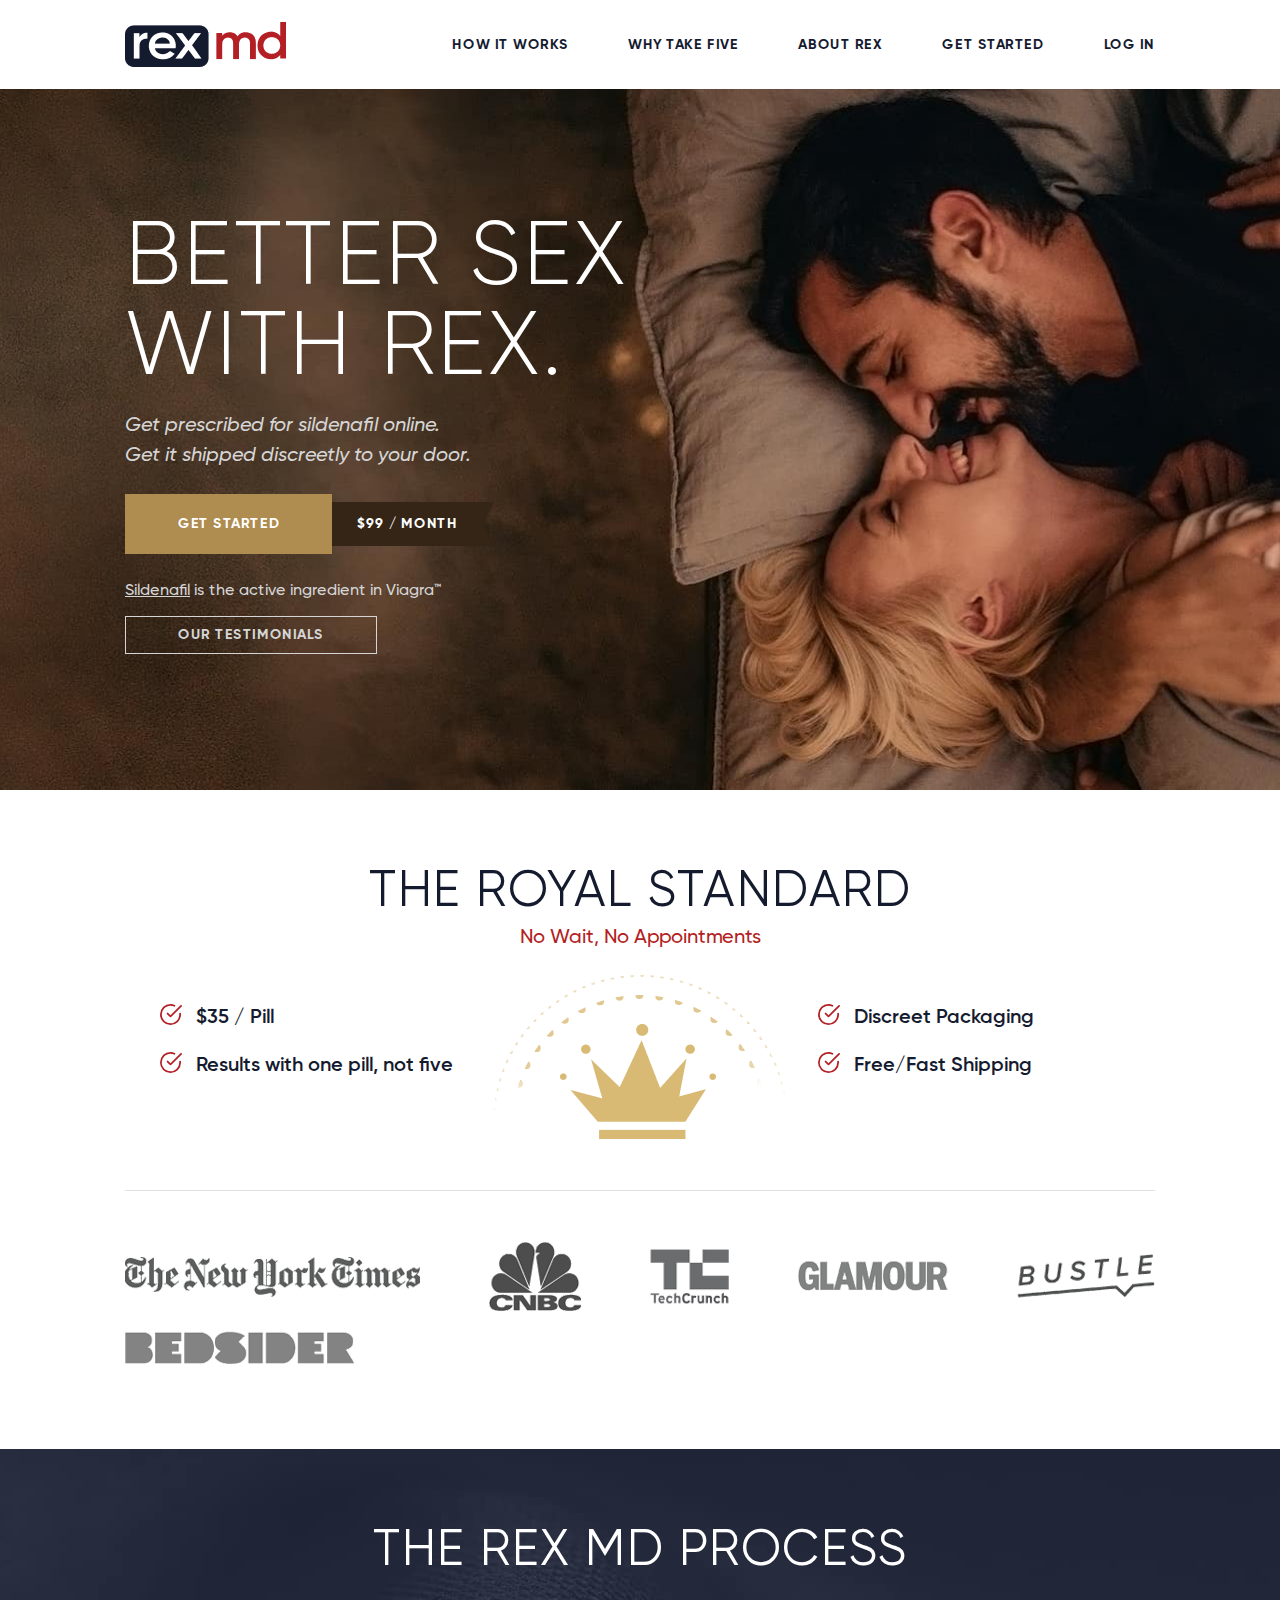
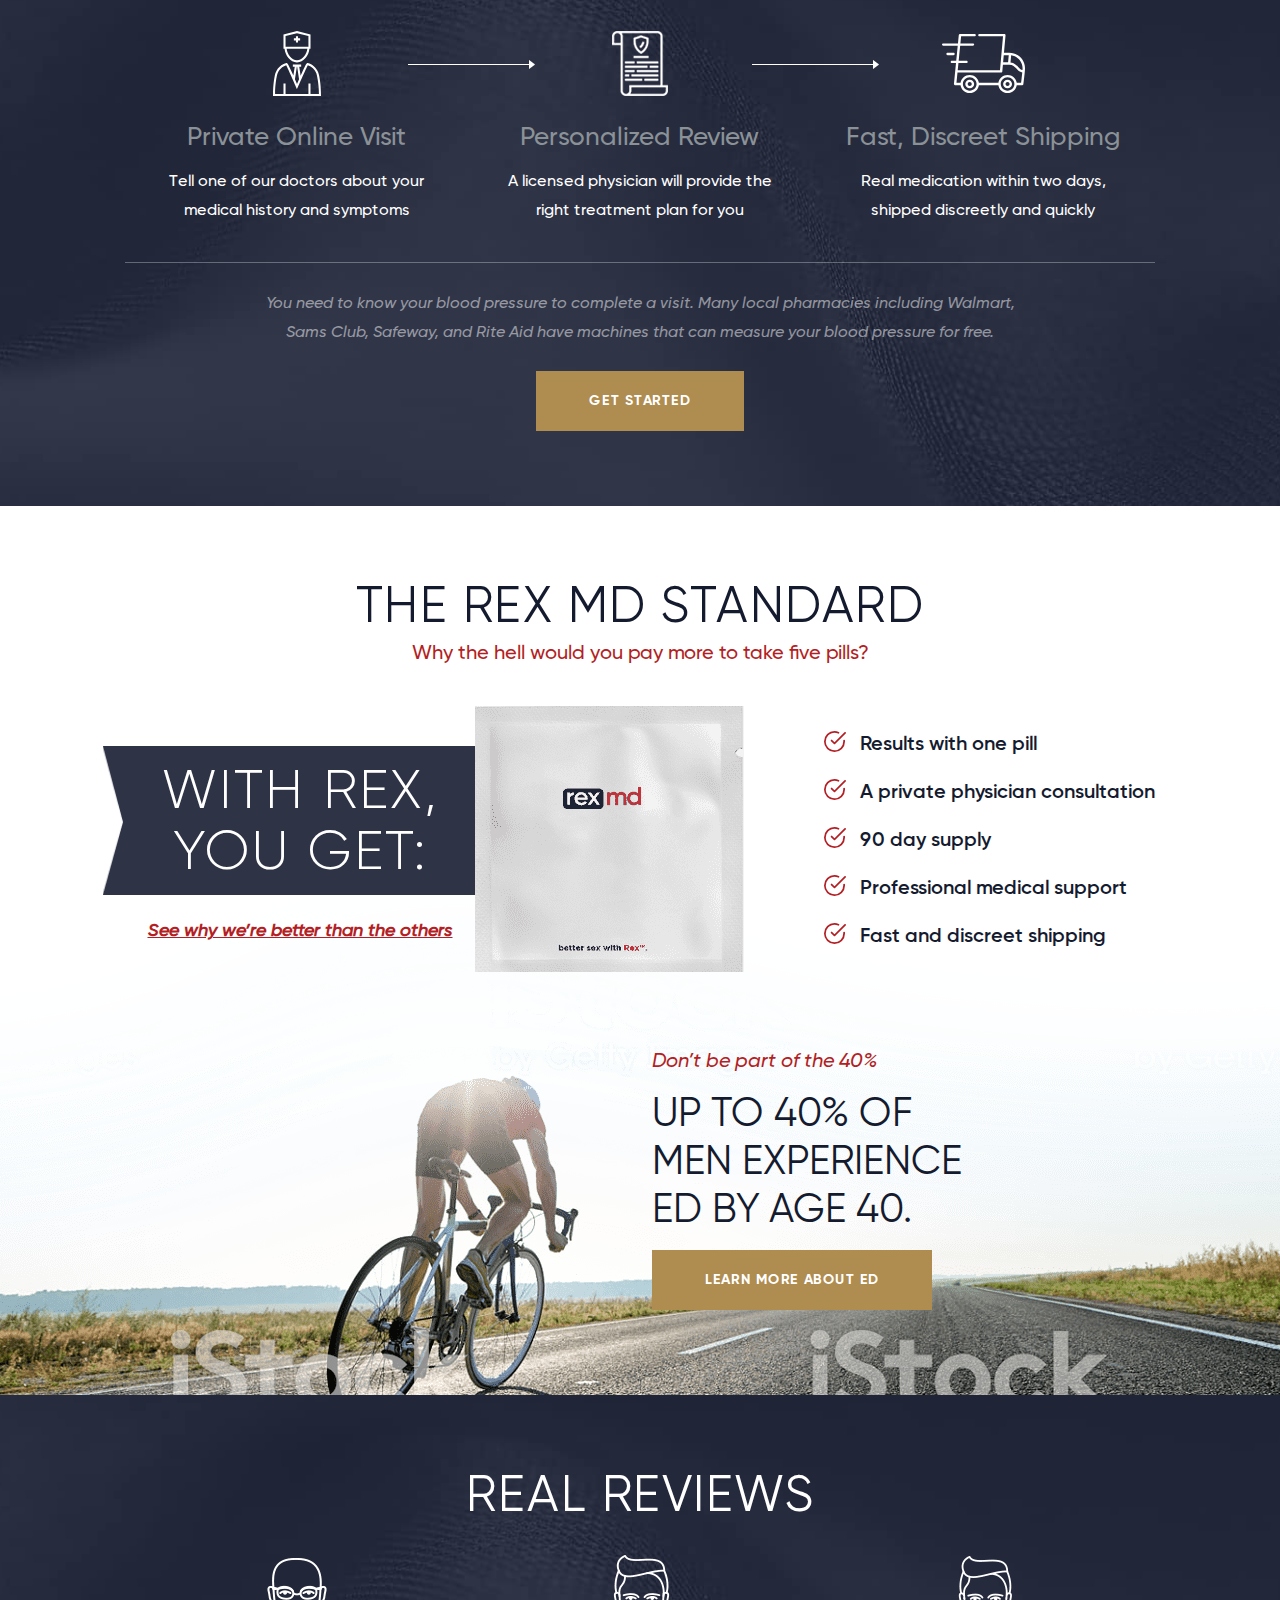
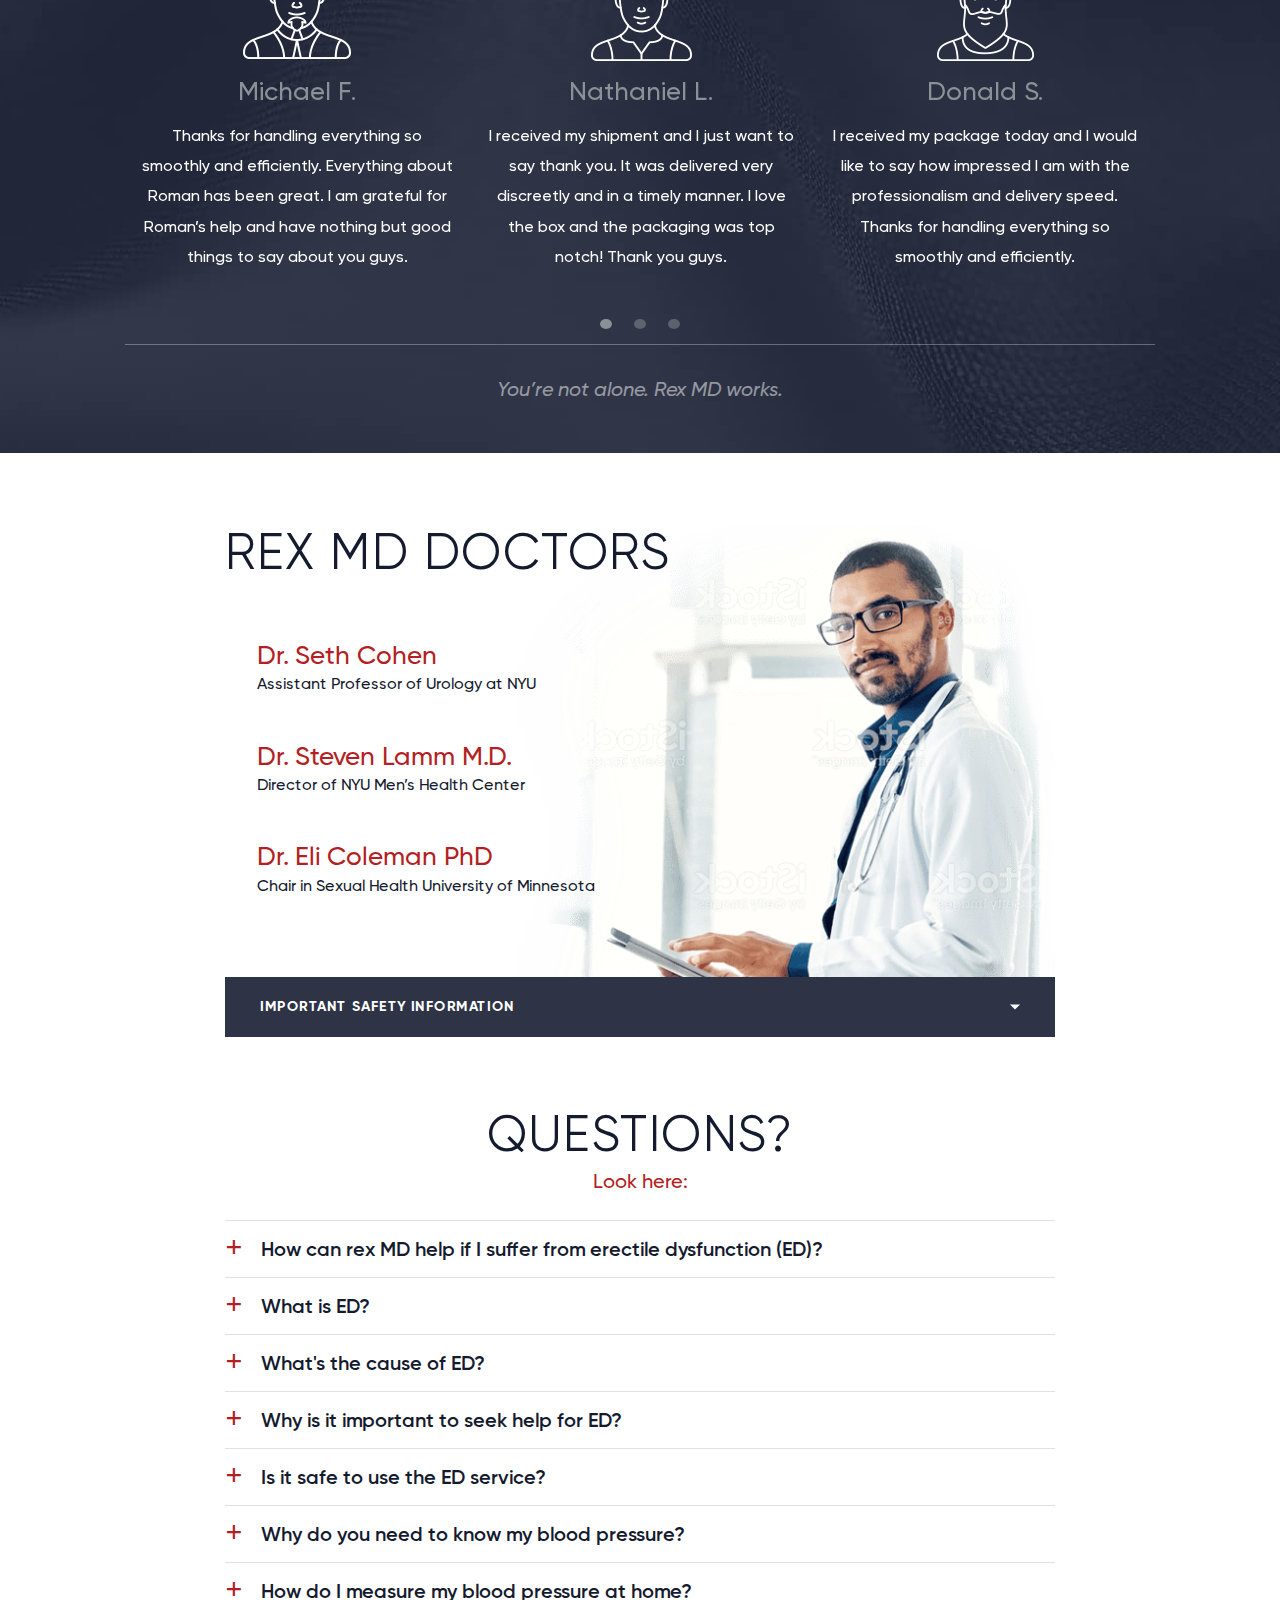
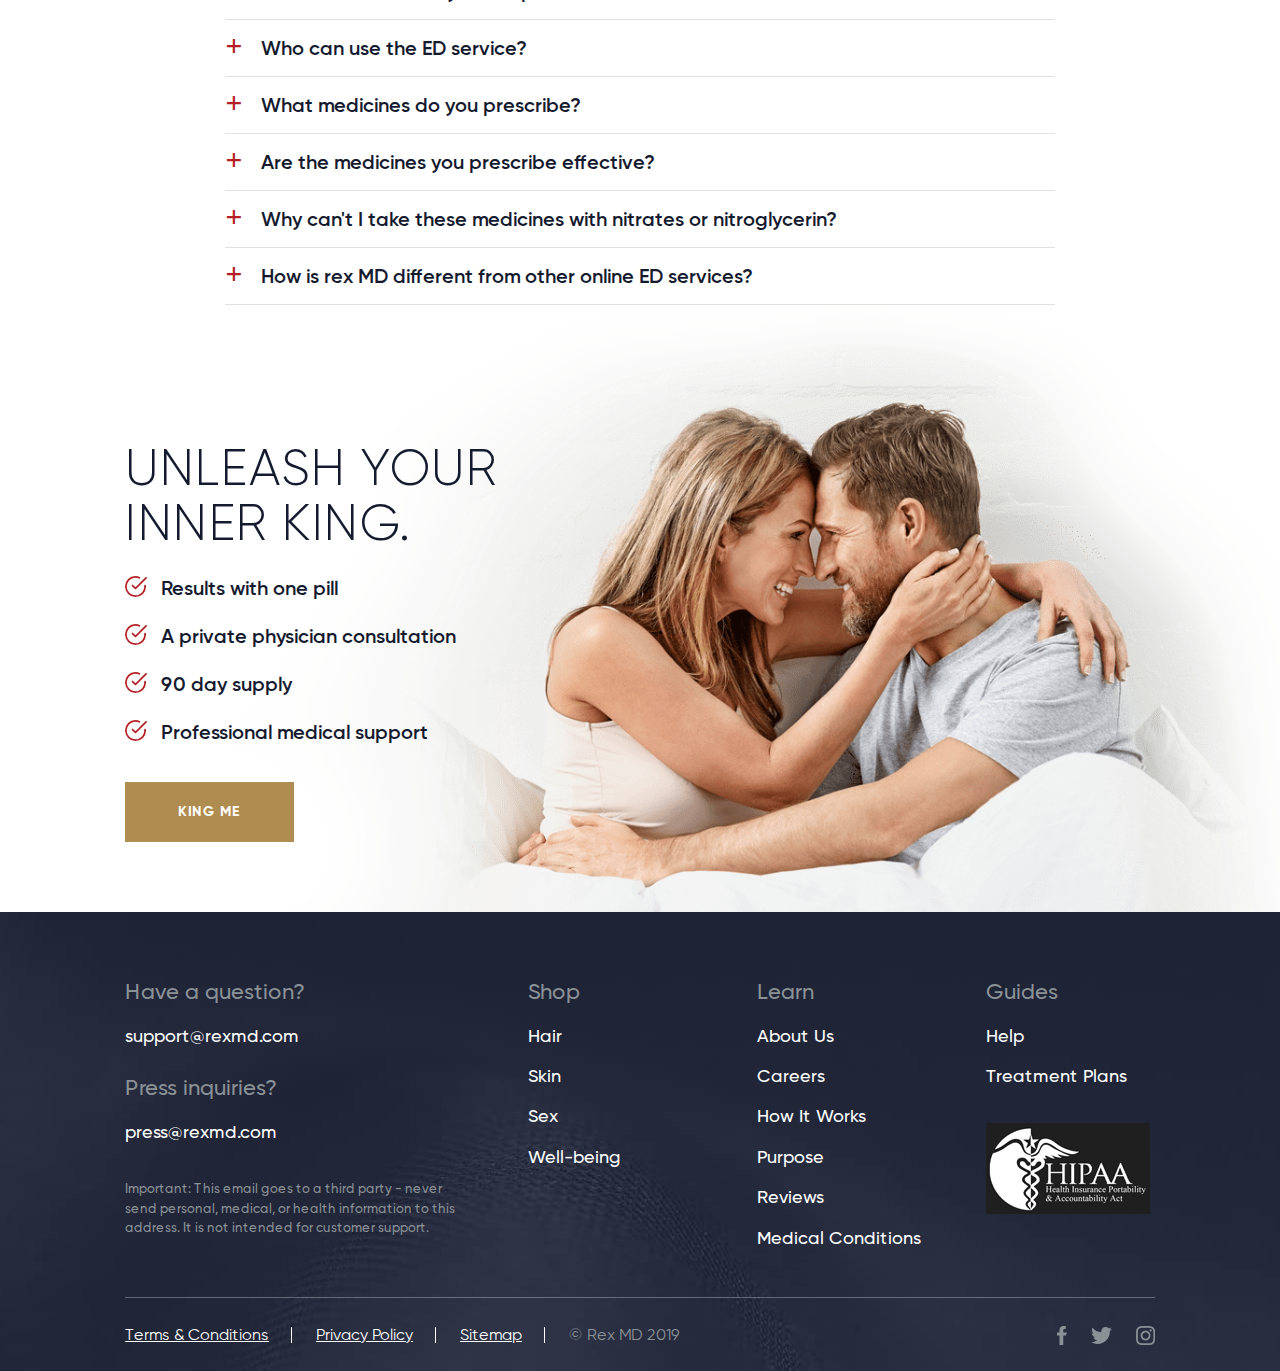
==== index.html @ 1ee85fa8 "Add files via upload" ====
<!DOCTYPE html>
<html lang="ru">
<head>
	<meta http-equiv="Content-Type" content="text/html; charset=utf-8" />
	<meta name="format-detection" content="telephone=no">
	<meta name="viewport" content="width=device-width, initial-scale=1, user-scalable=no, maximum-scale=1">
	<title>Название проекта - Главная</title>
	<link rel="stylesheet" type="text/css" href="css/slick.css?ver1.0" />
	<link rel="stylesheet" type="text/css" href="css/style.css?ver1.0" />
</head>
<body class="loaded">


<!-- BEGIN BODY -->
<div class="main-wrapper">

	<!-- BEGIN HEADER -->
	<header class="header">
		<div class="wrapper">
			<div class="logo">
				<a href="#"><img src="img/logo.png?ver1.0" alt=""></a>
			</div>
	
			<nav class="navbar">
				<button class="navbar-toggle">
					<span class="burger">
						<span></span>
						<span></span>
						<span></span>
					</span>
				</button>
				<ul class="navbar-menu">
					<li class="navbar-menu__item">
						<a href="#" class="navbar-menu__link">How It Works</a>
					</li>
					<li class="navbar-menu__item">
						<a href="#" class="navbar-menu__link">Why Take Five</a>
					</li>
					<li class="navbar-menu__item">
						<a href="#" class="navbar-menu__link">About Rex</a>
					</li>
					<li class="navbar-menu__item">
						<a href="#" class="navbar-menu__link">Get Started</a>
					</li>
					<li class="navbar-menu__item">
						<a href="#" class="navbar-menu__link">Log In</a>
					</li>
				</ul>
			</nav>
	
			<button class="navbar-toggle">
				<span class="navbar-toggle__text">MENU</span>
				<span class="burger">
					<span></span>
					<span></span>
					<span></span>
				</span>
			</button>
		</div>
	</header>
	<!-- HEADER EOF   -->

	<!-- BEGIN CONTENT -->
	<main class="main">
		<section class="page-header">
			<div class="wrapper">
				<div class="page-header__wrap">
					<h1 class="page-header__title">better Sex with Rex.</h1>
					<p class="page-header__description">Get prescribed for sildenafil online. <br>Get it shipped discreetly to your door.</p>

					<div class="get-started">
						<a href="#" class="btn">Get started</a>
						<span class="get-started__price">$99 / Month</span>
					</div>
					<p><a href="#">Sildenafil</a>  is the active ingredient in Viagra™</p>
					<a href="#" class="btn-link">our testimonials</a>
				</div>
			</div>
		</section>

		<section class="section">
			<div class="wrapper">
				<h2 class="section__title">The royal standard</h2>
				<p class="section__description">No Wait, No Appointments</p>
				<div class="listing-preview">
					
					<ul class="list-check listing-preview__list">
						<li>$35 / Pill</li>
						<li>Results with one pill, not five</li>
					</ul>
					<img src="img/crown.png" alt="" class="listing-preview__img">
					<ul class="list-check listing-preview__list">
						<li>Discreet Packaging</li>
						<li>Free/Fast Shipping</li>
					</ul>
				</div>

				<div class="logos">
					<img src="img/the-nyt.png" alt="">
					<img src="img/cnbc.png" alt="">
					<img src="img/tc.png" alt="">
					<img src="img/clamour.png" alt="">
					<img src="img/bustle.png" alt="">
					<img src="img/bedsider.png" alt="">
				</div>
			</div>
		</section>
		<section class="section section--dark">
			<div class="wrapper">
				<h2 class="section__title">The rex MD process</h2>
				<div class="process">
					<div class="process__item">
						<div class="process__img"><img src="img/doctor-icon.svg" alt=""></div>
						<h3 class="process__title">Private Online Visit</h3>
						<p>Tell one of our doctors about your  medical history and symptoms</p>
					</div>
					<div class="process__item">
						<div class="process__img"><img src="img/review-icon.png" alt=""></div>
						<h3 class="process__title">Personalized Review</h3>
						<p>A licensed physician will provide  the right treatment plan for you</p>
					</div>
					<div class="process__item">
						<div class="process__img"><img src="img/delivery-icon.svg" alt=""></div>
						<h3 class="process__title">Fast, Discreet Shipping</h3>
						<p>Real medication within two days,  shipped discreetly and quickly</p>
					</div>
				</div>

				<div class="process-started">
					<p>You need to know your blood pressure to complete a visit. Many local pharmacies including Walmart, Sams Club, Safeway, and Rite Aid have machines that can measure your blood pressure for free.</p>
					<a href="#" class="btn">Get started</a>
				</div>
			</div>
		</section>
		<section class="section section-standart" >
			<div class="wrapper">
				<h2 class="section__title">The rex MD standard</h2>
				<p class="section__description">Why the hell would you pay more to take five pills?</p>
				<div class="standart-wrap">
					<div class="product">
						<div class="product__info">
							<div class="product__title">With Rex, you get:</div>
							<a href="#" class="product__link">See why we’re better than the others</a>
						</div>
						
						<div class="product__img"><img src="img/photo.png" alt=""></div>
					</div>
					<ul class="list-check">
						<li>Results with one pill</li>
						<li>A private physician consultation</li>
						<li>90 day supply</li>
						<li>Professional medical support</li>
						<li>Fast and discreet shipping</li>
					</ul>
				</div>

				<div class="ds-part">
					<p class="ds-part__text">Don’t be part of the 40%</p>
					<h3 class="ds-part__title">Up to 40% of men experience ED by age 40.</h3>
					<a href="#" class="btn">Learn more about ED</a>
				</div>
			</div>
		</section>

		<section class="section section--dark section-reviews">
			<div class="wrapper">
				<h2 class="section__title">Real reviews</h2>

				<div class="reviews">
					<div class="reviews__item">
						<div class="reviews__img"><img src="img/michael.png" alt=""></div>
						<h3 class="reviews__title">Michael F.</h3>
						<p>Thanks for handling everything so smoothly and efficiently. Everything about Roman has been great. I am grateful for Roman’s help and have nothing but good things to say about you guys.</p>
					</div>
					<div class="reviews__item">
						<div class="reviews__img"><img src="img/nathaniel.png" alt=""></div>
						<h3 class="reviews__title">Nathaniel L.</h3>
						<p>I received my shipment and I just want to say thank you. It was delivered very discreetly and in a timely manner. I love the box and the packaging was top notch! Thank you guys.</p>
					</div>
					<div class="reviews__item">
						<div class="reviews__img"><img src="img/donald.png" alt=""></div>
						<h3 class="reviews__title">Donald S.</h3>
						<p>I received my package today and I would like to say how impressed I am with the professionalism and delivery speed. Thanks for handling everything so smoothly and efficiently. </p>
					</div>
					<div class="reviews__item">
						<div class="reviews__img"><img src="img/michael.png" alt=""></div>
						<h3 class="reviews__title">Michael F.</h3>
						<p>Thanks for handling everything so smoothly and efficiently. Everything about Roman has been great. I am grateful for Roman’s help and have nothing but good things to say about you guys.</p>
					</div>
					<div class="reviews__item">
						<div class="reviews__img"><img src="img/nathaniel.png" alt=""></div>
						<h3 class="reviews__title">Nathaniel L.</h3>
						<p>I received my shipment and I just want to say thank you. It was delivered very discreetly and in a timely manner. I love the box and the packaging was top notch! Thank you guys.</p>
					</div>
					<div class="reviews__item">
						<div class="reviews__img"><img src="img/donald.png" alt=""></div>
						<h3 class="reviews__title">Donald S.</h3>
						<p>I received my package today and I would like to say how impressed I am with the professionalism and delivery speed. Thanks for handling everything so smoothly and efficiently. </p>
					</div>
					<div class="reviews__item">
						<div class="reviews__img"><img src="img/michael.png" alt=""></div>
						<h3 class="reviews__title">Michael F.</h3>
						<p>Thanks for handling everything so smoothly and efficiently. Everything about Roman has been great. I am grateful for Roman’s help and have nothing but good things to say about you guys.</p>
					</div>
					<div class="reviews__item">
						<div class="reviews__img"><img src="img/nathaniel.png" alt=""></div>
						<h3 class="reviews__title">Nathaniel L.</h3>
						<p>I received my shipment and I just want to say thank you. It was delivered very discreetly and in a timely manner. I love the box and the packaging was top notch! Thank you guys.</p>
					</div>
					<div class="reviews__item">
						<div class="reviews__img"><img src="img/donald.png" alt=""></div>
						<h3 class="reviews__title">Donald S.</h3>
						<p>I received my package today and I would like to say how impressed I am with the professionalism and delivery speed. Thanks for handling everything so smoothly and efficiently. </p>
					</div>

				</div>
				<div class="process-started">
					<p class="size-xl mb0">You’re not alone. Rex MD works.</p>
					
				</div>
			</div>
		</section>

		<section class="section section-promo">
			<div class="wrapper">
				<div class="dc-wrap">
					<div class="doctors">
						<div class="doctors-wrap">
							<h2 class="section__title">rex MD doctors</h2>
							<ul class="doctors-list">
								<li>
									<div class="doctor-name">Dr. Seth Cohen</div>
									Assistant Professor of Urology at NYU
								</li>
								<li>
									<div class="doctor-name">Dr. Steven Lamm M.D.</div>
									Director of NYU Men’s Health Center
								</li>
								<li>
									<div class="doctor-name">Dr. Eli Coleman PhD</div>
									Chair in Sexual Health University of Minnesota
								</li>
							</ul>
						</div>
						<div class="doctors-button">Important Safety Information</div>
					</div>
					<h2 class="section__title">Questions?</h2>
					<p class="section__description">Look here:</p>

					<div class="accordion">
						<div class="accordion__head">How can rex MD help if I suffer from erectile dysfunction (ED)?</div>
						<div class="accordion__body" style="display: none;">
							<p>Lorem ipsum dolor sit amet, consectetur adipisicing elit. Laudantium, cumque exercitationem fugit rerum voluptatem dolor!</p>
						</div>
						<div class="accordion__head">What is ED?</div>
						<div class="accordion__body" style="display: none;">
							<p>Lorem ipsum dolor sit amet, consectetur adipisicing elit. Ea temporibus placeat officiis iste, sequi ex?</p>
						</div>
						<div class="accordion__head">What's the cause of ED?</div>
						<div class="accordion__body" style="display: none;">
							<p>Lorem ipsum dolor sit amet, consectetur adipisicing elit. Magni reprehenderit eum veniam eos rerum dignissimos?</p>
						</div>
						<div class="accordion__head">Why is it important to seek help for ED?</div>
						<div class="accordion__body" style="display: none;">
							<p>Lorem ipsum dolor sit amet, consectetur adipisicing elit. Repudiandae nulla dolores itaque provident, voluptatum, quia.</p>
						</div>
						<div class="accordion__head">Is it safe to use the ED service?</div>
						<div class="accordion__body" style="display: none;">
							<p>Lorem ipsum dolor sit amet, consectetur adipisicing elit. Facere ea odio maxime possimus velit? Vel!</p>
						</div>
						<div class="accordion__head">Why do you need to know my blood pressure?</div>
						<div class="accordion__body" style="display: none;">
							<p>Lorem ipsum dolor sit amet, consectetur adipisicing elit. Cum repellendus ratione laboriosam minus, ad sint.</p>
						</div>
						<div class="accordion__head">How do I measure my blood pressure at home?</div>
						<div class="accordion__body" style="display: none;">
							<p>Lorem ipsum dolor sit amet, consectetur adipisicing elit. Quae, nisi et animi eius dolorem alias.</p>
						</div>
						<div class="accordion__head">Who can use the ED service?</div>
						<div class="accordion__body" style="display: none;">
							<p>Lorem ipsum dolor sit amet, consectetur adipisicing elit. Numquam perferendis qui accusamus blanditiis. Soluta, eius.</p>
						</div>
						<div class="accordion__head">What medicines do you prescribe?</div>
						<div class="accordion__body" style="display: none;">
							<p>Lorem ipsum dolor sit amet, consectetur adipisicing elit. Dicta, tenetur odit deleniti beatae, in adipisci.</p>
						</div>
						<div class="accordion__head">Are the medicines you prescribe effective?</div>
						<div class="accordion__body" style="display: none;">
							<p>Lorem ipsum dolor sit amet, consectetur adipisicing elit. Iste illum suscipit, error odio eius doloribus.</p>
						</div>
						<div class="accordion__head">Why can't I take these medicines with nitrates or nitroglycerin?</div>
						<div class="accordion__body" style="display: none;">
							<p>Lorem ipsum dolor sit amet, consectetur adipisicing elit. Laudantium vero, esse architecto dolore obcaecati aut.</p>
						</div>
						<div class="accordion__head">How is rex MD different from other online ED services?</div>
						<div class="accordion__body" style="display: none;">
							<p>Lorem ipsum dolor sit amet, consectetur adipisicing elit. Excepturi iure delectus doloremque porro. Laborum, quis.</p>
						</div>

					</div>
				</div>

				<div class="promo">
					<div class="promo__wrap">
						<h2 class="section__title">Unleash your inner king.</h2>
						<ul class="list-check">
							<li>Results with one pill</li>
							<li>A private physician consultation</li>
							<li>90 day supply</li>
							<li>Professional medical support</li>
						</ul>
						<a href="#" class="btn">King me</a>
					</div>
				</div>
			</div>
		</section>




	</main>
	<!-- CONTENT EOF   -->


	<!-- BEGIN FOOTER -->
	<footer class="footer ">
		<div class="wrapper">
			<div class="footer__row">
				<div class="footer__col">
					<div class="footer__title">Have a question?</div>
					<p class="mb25"><a href="#" class="footer__link">support@rexmd.com</a></p>
	
					<div class="footer__title">Press inquiries?</div>
					<p><a href="#" class="footer__link">press@rexmd.com</a></p>
	
					<p class="footer__text mt35">Important: This email goes to a third party - never send personal, medical, or health information to this address. It is not intended for customer support.</p>
				</div>
				<div class="footer__col">
					<div class="footer__title">Shop</div>
					<ul class="footer-menu">
						<li class="footer-menu__item">
							<a href="#" class="footer-menu__link">Hair</a>
						</li>
						<li class="footer-menu__item">
							<a href="#" class="footer-menu__link">Skin</a>
						</li>
						<li class="footer-menu__item">
							<a href="#" class="footer-menu__link">Sex</a>
						</li>
						<li class="footer-menu__item">
							<a href="#" class="footer-menu__link">Well-being</a>
						</li>
					</ul>
				</div>
				<div class="footer__col">
					<div class="footer__title">Learn</div>
					<ul class="footer-menu">
						<li class="footer-menu__item">
							<a href="#" class="footer-menu__link">About Us</a>
						</li>
						<li class="footer-menu__item">
							<a href="#" class="footer-menu__link">Careers</a>
						</li>
						<li class="footer-menu__item">
							<a href="#" class="footer-menu__link">How It Works</a>
						</li>
						<li class="footer-menu__item">
							<a href="#" class="footer-menu__link">Purpose</a>
						</li>
						<li class="footer-menu__item">
							<a href="#" class="footer-menu__link">Reviews</a>
						</li>
						<li class="footer-menu__item">
							<a href="#" class="footer-menu__link">Medical Conditions</a>
						</li>
					</ul>
				</div>
				<div class="footer__col">
					<div class="footer__title">Guides</div>
					<ul class="footer-menu">
						<li class="footer-menu__item">
							<a href="#" class="footer-menu__link">Help</a>
						</li>
						<li class="footer-menu__item">
							<a href="#" class="footer-menu__link">Treatment Plans</a>
						</li>
					</ul>
					<div class="footer-logo mt35"><img src="img/logo-hipa.png" alt=""></div>
				</div>
			</div>
		</div>
		<div class="footer-bottom">
			<div class="wrapper">
				<div class="footer-bottom__row">
					<ul class="footer-menu-horizontal">
						<li>
							<a href="#">Terms & Conditions</a>
						</li>
						<li>
							<a href="#">Privacy Policy</a>
						</li>
						<li>
							<a href="#">Sitemap</a>
						</li>
						<li>
							<p class="copyright">&copy; Rex MD 2019</p>
						</li>
					</ul>
	
					<ul class="social">
						<li class="social__item">
							<a href="#" class="social__link"><img src="img/facebook.svg" alt=""></a>
						</li>
						<li class="social__item">
							<a href="#" class="social__link"><img src="img/twitter.svg" alt=""></a>
						</li>
						<li class="social__item">
							<a href="#" class="social__link"><img src="img/instagram.png" alt=""></a>
						</li>
					</ul>
				</div>
			</div>
		</div>
	</footer>
	<!-- FOOTER EOF   -->

</div>
<!-- BODY EOF   -->


<div class="icon-load">
	<div class="ball a"></div>
	<div class="ball b"></div>
	<div class="ball c"></div>
</div>
<script src="js/jquery-3.2.1.min.js"></script>
<script src="js/slick.min.js?ver1.0"></script>
<script src="js/custom.js?ver1.0"></script>

</body>
</html>
---- css/style.css ----
/*
 *  Author:    Pit Orel
 *  Portfolio: https://www.behance.net/orel-1993412d
 *  Github:    https://github.com/pit6262
 *  Skype:     hostings1
 *
 */
/* NORMALIZE */
/* ================================================ */
html, body, div, span, applet, main, object, iframe, h1, h2, h3, h4, h5, h6, p, blockquote, pre, a, abbr, acronym, address, big, cite, code, del, dfn, em, img, ins, kbd, q, s, samp, small, strike, strong, sub, sup, tt, var, b, u, i, center, dl, dt, dd, ol, ul, li, fieldset, form, label, legend, table, caption, tbody, tfoot, thead, tr, th, td, article, aside, canvas, details, embed, figure, figcaption, footer, header, hgroup, menu, nav, output, ruby, section, summary, time, mark, audio, video {
  margin: 0;
  padding: 0;
  border: 0;
  font-size: 100%; }

/* HTML5 display-role reset for older browsers*/
article, aside, details, main, figcaption, figure, footer, header, hgroup, menu, nav, section {
  display: block; }

body {
  margin: 0px;
  padding: 0px;
  position: relative;
  -webkit-font-smoothing: antialiased;
  -moz-osx-font-smoothing: grayscale; }

blockquote, q {
  quotes: none; }

blockquote:before, blockquote:after {
  content: '';
  content: none; }

q:before, q:after {
  content: '';
  content: none; }

table {
  border-collapse: collapse;
  border-width: 0px;
  padding: 0px;
  margin: 0px; }

html {
  height: 100%;
  -webkit-text-size-adjust: none;
  -ms-text-size-adjust: none; }

input, textarea {
  color: #333;
  outline: none;
  border-radius: 0;
  -moz-border-radius: 0;
  -webkit-border-radius: 0;
  -webkit-appearance: none; }

input[type="button"], input[type="submit"] {
  cursor: pointer;
  -webkit-appearance: none;
  outline: none; }

button {
  cursor: pointer;
  -webkit-appearance: none;
  outline: none; }

td, form {
  margin: 0px;
  padding: 0px; }

a {
  color: inherit;
  font-family: inherit;
  -webkit-transition: all 0.3s linear;
  transition: all 0.3s linear;
  text-decoration: none;
  outline: none;
  -webkit-tap-highlight-color: rgba(0, 0, 0, 0);
  -webkit-tap-highlight-color: rgba(0, 0, 0, 0); }

* {
  box-sizing: border-box; }
  *:before, *:after {
    box-sizing: border-box; }

@font-face {
  font-family: "Gilroy";
  src: url("../fonts/Gilroy-Light.eot");
  src: url("../fonts/Gilroy-Light.eot?#iefix") format("embedded-opentype"), url("../fonts/Gilroy-Light.woff2") format("woff2"), url("../fonts/Gilroy-Light.woff?ver1.0") format("woff"), url("../fonts/Gilroy-Light.ttf") format("truetype"), url("../fonts/Gilroy-Light.svg#Gilroy-Light") format("svg");
  font-style: normal;
  font-weight: 300; }

@font-face {
  font-family: "Gilroy";
  src: url("../fonts/Gilroy-Regular.eot");
  src: url("../fonts/Gilroy-Regular.eot?#iefix") format("embedded-opentype"), url("../fonts/Gilroy-Regular.woff2") format("woff2"), url("../fonts/Gilroy-Regular.woff?ver1.0") format("woff"), url("../fonts/Gilroy-Regular.ttf") format("truetype"), url("../fonts/Gilroy-Regular.svg#Gilroy-Regular") format("svg");
  font-style: normal;
  font-weight: 400; }

@font-face {
  font-family: "Gilroy";
  src: url("../fonts/Gilroy-Medium.eot");
  src: url("../fonts/Gilroy-Medium.eot?#iefix") format("embedded-opentype"), url("../fonts/Gilroy-Medium.woff2") format("woff2"), url("../fonts/Gilroy-Medium.woff?ver1.0") format("woff"), url("../fonts/Gilroy-Medium.ttf") format("truetype"), url("../fonts/Gilroy-Medium.svg#Gilroy-Medium") format("svg");
  font-style: normal;
  font-weight: 500; }

@font-face {
  font-family: "Gilroy";
  src: url("../fonts/Gilroy-MediumItalic.eot");
  src: url("../fonts/Gilroy-MediumItalic.eot?#iefix") format("embedded-opentype"), url("../fonts/Gilroy-MediumItalic.woff2") format("woff2"), url("../fonts/Gilroy-MediumItalic.woff?ver1.0") format("woff"), url("../fonts/Gilroy-MediumItalic.ttf") format("truetype"), url("../fonts/Gilroy-MediumItalic.svg#Gilroy-MediumItalic") format("svg");
  font-style: italic;
  font-weight: 500; }

@font-face {
  font-family: "Gilroy";
  src: url("../fonts/Gilroy-SemiBold.eot");
  src: url("../fonts/Gilroy-SemiBold.eot?#iefix") format("embedded-opentype"), url("../fonts/Gilroy-SemiBold.woff2") format("woff2"), url("../fonts/Gilroy-SemiBold.woff?ver1.0") format("woff"), url("../fonts/Gilroy-SemiBold.ttf") format("truetype"), url("../fonts/Gilroy-SemiBold.svg#Gilroy-SemiBold") format("svg");
  font-style: normal;
  font-weight: 600; }

@font-face {
  font-family: "Gilroy";
  src: url("../fonts/Gilroy-Bold.eot");
  src: url("../fonts/Gilroy-Bold.eot?#iefix") format("embedded-opentype"), url("../fonts/Gilroy-Bold.woff2") format("woff2"), url("../fonts/Gilroy-Bold.woff?ver1.0") format("woff"), url("../fonts/Gilroy-Bold.ttf") format("truetype"), url("../fonts/Gilroy-Bold.svg#Gilroy-Bold") format("svg");
  font-style: normal;
  font-weight: 700; }

html {
  font-size: 62.5%; }

body {
  color: #151b2f;
  font: 500 1.6rem "Gilroy", Arial, sans-serif;
  line-height: 1.4;
  background: #FFF;
  min-height: 100%;
  display: -webkit-box;
  display: -webkit-flex;
  display: -ms-flexbox;
  display: flex; }

/* 3. BASE STYLES */
/* ================================================ */
.main-wrapper {
  padding: 0;
  min-width: 32rem;
  position: relative;
  overflow: hidden;
  opacity: 1;
  -webkit-box-flex: 1;
  -webkit-flex: 1 1 auto;
  -ms-flex: 1 1 auto;
  flex: 1 1 auto;
  display: -webkit-box;
  display: -webkit-flex;
  display: -ms-flexbox;
  display: flex;
  -webkit-box-orient: vertical;
  -webkit-box-direction: normal;
  -webkit-flex-flow: column nowrap;
  -ms-flex-flow: column nowrap;
  flex-flow: column nowrap;
  min-height: 100vh;
  width: 100%; }

.wrapper {
  width: 100%;
  min-width: 32rem;
  width: 125rem;
  padding: 0 4rem 0 4rem;
  margin: 0 auto;
  position: relative; }

.text-left {
  text-align: left !important; }

.text-center {
  text-align: center !important; }

.text-right {
  text-align: right !important; }

.nowrap {
  white-space: nowrap; }

.word-break {
  word-break: break-all; }

.ttu {
  text-transform: uppercase; }

.strong {
  font-weight: bold; }

.size-xs {
  font-size: 1.2rem; }

.size-sm {
  font-size: 1.4rem; }

.size-md {
  font-size: 1.6rem; }

.size-lg {
  font-size: 1.8rem; }

.size-xl {
  font-size: 2rem; }

.mt5 {
  margin-top: .5rem; }

.mt10 {
  margin-top: 1rem; }

.mt15 {
  margin-top: 1.5rem; }

.mt20 {
  margin-top: 2rem; }

.mt25 {
  margin-top: 2.5rem; }

.mt30 {
  margin-top: 3rem; }

.mt35 {
  margin-top: 3.5rem; }

.mt40 {
  margin-top: 4rem; }

.mt45 {
  margin-top: 4.5rem; }

.mt50 {
  margin-top: 5rem; }

.mb0 {
  margin-bottom: 0 !important; }

.mb5 {
  margin-bottom: .5rem; }

.mb10 {
  margin-bottom: 1rem; }

.mb15 {
  margin-bottom: 1.5rem; }

.mb20 {
  margin-bottom: 2rem; }

.mb25 {
  margin-bottom: 2.5rem; }

.mb30 {
  margin-bottom: 3rem; }

.mb35 {
  margin-bottom: 3.5rem; }

.mb40 {
  margin-bottom: 4rem; }

.mb45 {
  margin-bottom: 4.5rem; }

.mb50 {
  margin-bottom: 5rem; }

h1, h2, h3, h4, h5, h6, .h1, .h2, .h3, .h4, .h5, .h6 {
  margin-top: 0;
  margin-bottom: 0;
  font-weight: bold; }

h1, .h1 {
  font-size: 4rem;
  line-height: 1.2; }

h2, .h2 {
  font-size: 3.5rem;
  line-height: 1.2; }

h3, .h3 {
  font-size: 3rem;
  line-height: 1.2; }

h4, .h4 {
  font-size: 2.5rem;
  line-height: 1.2; }

h5, .h5 {
  font-size: 2rem;
  line-height: 1.3; }

h6, .h6 {
  font-size: 1.6rem;
  line-height: 1.3; }

p {
  margin-bottom: 1.5rem; }

a {
  text-decoration: underline; }
  a:hover {
    text-decoration: none; }

ul, ol {
  list-style: none;
  margin: 0;
  padding: 0; }

img {
  display: block;
  max-width: 100%; }

/* loader */
.loaded .main-wrapper {
  visibility: hidden;
  opacity: 0;
  -webkit-transition: opacity 0.3s;
  transition: opacity 0.3s; }

.loaded .icon-load {
  display: -webkit-box;
  display: -webkit-flex;
  display: -ms-flexbox;
  display: flex; }

.icon-load {
  position: fixed;
  top: 0;
  left: 0;
  right: 0;
  bottom: 0;
  display: none;
  -webkit-box-pack: center;
  -webkit-justify-content: center;
  -ms-flex-pack: center;
  justify-content: center;
  -webkit-box-align: center;
  -webkit-align-items: center;
  -ms-flex-align: center;
  align-items: center;
  width: auto; }

.ball {
  width: 3rem;
  height: 3rem;
  border-radius: 1.5rem;
  background: white;
  opacity: 0.3; }

.a {
  margin-right: 1rem;
  -webkit-animation: ball-a 0.7s ease-out 0s infinite alternate;
  animation: ball-a 0.7s ease-out 0s infinite alternate; }

.b {
  margin-right: 1rem;
  -webkit-animation: ball-b 0.7s ease-out 0.2s infinite alternate;
  animation: ball-b 0.7s ease-out 0.2s infinite alternate; }

.c {
  -webkit-animation: ball-c 0.7s ease-out 0.4s infinite alternate;
  animation: ball-c 0.7s ease-out 0.4s infinite alternate; }

/*ANIMATION STORAGE*/
@-webkit-keyframes ball-a {
  from {
    height: 2rem;
    opacity: 0.3;
    background: white; }
  to {
    height: 7rem;
    opacity: 1;
    background: green; } }
@keyframes ball-a {
  from {
    height: 2rem;
    opacity: 0.3;
    background: white; }
  to {
    height: 7rem;
    opacity: 1;
    background: green; } }

@-webkit-keyframes ball-b {
  from {
    height: 2rem;
    opacity: 0.3;
    background: white; }
  to {
    height: 6.5rem;
    opacity: 1;
    background: yellow; } }

@keyframes ball-b {
  from {
    height: 2rem;
    opacity: 0.3;
    background: white; }
  to {
    height: 6.5rem;
    opacity: 1;
    background: yellow; } }

@-webkit-keyframes ball-c {
  from {
    height: 2rem;
    opacity: 0.3;
    background: white; }
  to {
    height: 6rem;
    opacity: 1;
    background: red; } }

@keyframes ball-c {
  from {
    height: 2rem;
    opacity: 0.3;
    background: white; }
  to {
    height: 6rem;
    opacity: 1;
    background: red; } }

/* 3.1. Icons
     @mixin ===================== */
.icon {
  display: inline-block;
  width: 1em;
  height: 1em;
  stroke-width: 0;
  stroke: currentColor;
  fill: currentColor;
  -webkit-transition: all 0.3s linear;
  transition: all 0.3s linear;
  position: relative; }

/* 3.2. Buttons
     @mixin ===================== */
.btn, a.btn {
  position: relative;
  display: -webkit-inline-box;
  display: -webkit-inline-flex;
  display: -ms-inline-flexbox;
  display: inline-flex;
  -webkit-box-align: center;
  -webkit-align-items: center;
  -ms-flex-align: center;
  align-items: center;
  -webkit-box-pack: center;
  -webkit-justify-content: center;
  -ms-flex-pack: center;
  justify-content: center;
  vertical-align: middle;
  height: 6rem;
  padding: 0 5.3rem;
  color: #fff;
  font: 700 1.4rem/1.8rem "Gilroy", Arial, sans-serif;
  text-align: center;
  text-decoration: none;
  border: none;
  background-color: #af8c4f;
  text-transform: uppercase;
  letter-spacing: 0.056rem;
  border-radius: 0;
  cursor: pointer;
  -webkit-transition: all 0.2s linear;
  transition: all 0.2s linear; }
  .btn:hover, a.btn:hover {
    background-color: #967844;
    text-decoration: none;
    color: #fff; }
  .btn--block, a.btn--block {
    display: -webkit-box;
    display: -webkit-flex;
    display: -ms-flexbox;
    display: flex;
    width: 100%; }

input.btn,
button.btn {
  display: inline-block; }
  input.btn--block,
  button.btn--block {
    display: block;
    width: 100%; }

.btn-link {
  color: #d5d5d5;
  font-size: 1.4rem;
  font-weight: 700;
  letter-spacing: 0.056rem;
  text-transform: uppercase;
  text-decoration: none;
  display: inline-block;
  vertical-align: middle;
  border: 0.1rem solid #d5d5d5;
  padding: .8rem 5.2rem; }
  .btn-link:hover {
    background: #d5d5d5;
    color: #151b2f; }

/* 3.3. forms
     @mixin ===================== */
.form-field {
  margin-bottom: 1.5rem; }

.form-input {
  display: block;
  width: 100%;
  height: 4rem;
  padding: 0 2rem;
  color: #444;
  font: normal 1.4rem Arial, sans-serif;
  line-height: normal;
  border: .1rem solid #aaa;
  background: #fff;
  border-radius: .5rem; }
  .form-input:focus:-ms-input-placeholder {
    opacity: 0; }
  .form-input:focus::-webkit-input-placeholder {
    opacity: 0; }
  .form-input:focus::-ms-input-placeholder {
    opacity: 0; }
  .form-input:focus::placeholder {
    opacity: 0; }
  .form-input:-ms-input-placeholder {
    color: #aaa;
    -webkit-transition: opacity 0.2s linear;
    transition: opacity 0.2s linear; }
  .form-input::-webkit-input-placeholder {
    color: #aaa;
    -webkit-transition: opacity 0.2s linear;
    transition: opacity 0.2s linear; }
  .form-input::-ms-input-placeholder {
    color: #aaa;
    -webkit-transition: opacity 0.2s linear;
    transition: opacity 0.2s linear; }
  .form-input::placeholder {
    color: #aaa;
    -webkit-transition: opacity 0.2s linear;
    transition: opacity 0.2s linear; }
  .form-input:-moz-placeholder, .form-input::-moz-placeholder {
    color: #aaa;
    opacity: 1; }
  .form-input::-webkit-input-placeholder {
    color: #aaa; }

textarea.form-input {
  height: auto;
  min-height: 10rem;
  padding: 1rem 2rem;
  resize: none;
  overflow: auto; }

label {
  display: block;
  font-weight: 600;
  margin-bottom: .5rem; }

.checkbox, .radio {
  display: inline-block;
  vertical-align: middle;
  cursor: pointer;
  font-size: 1.4rem;
  font-weight: 400;
  line-height: 1.4;
  margin: .5rem .5rem .5rem 0;
  font-weight: 400;
  position: relative;
  padding-left: 2.6rem; }
  .checkbox input, .radio input {
    display: none; }
  .checkbox__figure, .radio__figure {
    position: absolute;
    width: 1.8rem;
    height: 1.8rem;
    display: block;
    top: .1rem;
    left: 0;
    background: #eee;
    -webkit-transition: all 0.2s linear;
    transition: all 0.2s linear; }
  .checkbox__text, .radio__text {
    padding-left: .8rem;
    min-height: 1.8rem;
    -webkit-box-flex: 1;
    -webkit-flex: 1;
    -ms-flex: 1;
    flex: 1;
    min-width: 1px; }
  .checkbox--block, .radio--block {
    display: block;
    margin: .5rem 0; }

.checkbox input:checked ~ .checkbox__figure:after {
  content: '';
  display: block;
  position: absolute;
  z-index: 1;
  left: .5rem;
  top: .4rem;
  height: .7rem;
  width: .9rem;
  border-left: .2rem solid #ce95d6;
  border-bottom: .2rem solid #ce95d6;
  -webkit-transform: rotate(-45deg);
  -ms-transform: rotate(-45deg);
  transform: rotate(-45deg); }

.checkbox__figure {
  border-radius: 0.2rem; }

.radio input:checked ~ .radio__figure:after {
  content: '';
  display: block;
  position: absolute;
  z-index: 1;
  left: .5rem;
  top: .5rem;
  height: .8rem;
  width: .8rem;
  border-radius: 50%;
  background: #ce95d6; }

.radio__figure {
  border-radius: 50%; }

/* 4. HEADER */
/* ================================================ */
.header {
  width: 100%;
  min-width: 32rem;
  text-align: left;
  -webkit-flex-shrink: 0;
  -ms-flex-negative: 0;
  flex-shrink: 0;
  background: #fff;
  padding: 2.2rem 0; }
  .header .wrapper {
    display: -webkit-box;
    display: -webkit-flex;
    display: -ms-flexbox;
    display: flex;
    -webkit-box-align: center;
    -webkit-align-items: center;
    -ms-flex-align: center;
    align-items: center;
    -webkit-box-pack: justify;
    -webkit-justify-content: space-between;
    -ms-flex-pack: justify;
    justify-content: space-between; }

.navbar-toggle {
  display: none; }

.navbar-menu {
  display: -webkit-box;
  display: -webkit-flex;
  display: -ms-flexbox;
  display: flex; }
  .navbar-menu__item {
    margin-left: 7.3rem; }
  .navbar-menu__link {
    font-size: 1.4rem;
    text-transform: uppercase;
    color: #151b2f;
    letter-spacing: 0.056rem;
    font-weight: 700;
    text-decoration: none; }
    .navbar-menu__link:hover {
      color: #b31f24; }

.logo {
  -webkit-box-flex: 0;
  -webkit-flex: none;
  -ms-flex: none;
  flex: none; }

/* 5. main */
/* ================================================ */
.main {
  width: 100%;
  min-width: 32rem;
  text-align: left;
  -webkit-box-flex: 1;
  -webkit-flex: 1 1 auto;
  -ms-flex: 1 1 auto;
  flex: 1 1 auto; }

.section {
  padding: 7.2rem 0 7.5rem; }
  .section--dark {
    background: url("../img/section-dark.jpg") no-repeat center;
    background-size: cover;
    color: #fff; }
  .section__title {
    font-size: 5rem;
    line-height: 1.1;
    font-weight: 400;
    letter-spacing: 0.15rem;
    text-transform: uppercase;
    text-align: center;
    margin-bottom: .5rem; }
  .section__description {
    text-align: center;
    color: #b31f24;
    font-size: 2rem;
    margin-bottom: 2.5rem; }

.page-header {
  background: url("../img/page-header-bg.jpg") no-repeat center;
  background-size: cover;
  padding: 12rem	0 13.6rem;
  color: #d5d5d5; }
  .page-header__wrap {
    max-width: 51rem; }
  .page-header__title {
    font-size: 9rem;
    text-transform: uppercase;
    font-weight: 300;
    letter-spacing: 0.24rem;
    line-height: 1;
    margin-bottom: 2rem;
    color: #fff; }
  .page-header__description {
    color: #d5d5d5;
    font-size: 2rem;
    line-height: 1.5;
    font-style: italic;
    margin-bottom: 2.5rem; }

.get-started {
  display: -webkit-box;
  display: -webkit-flex;
  display: -ms-flexbox;
  display: flex;
  -webkit-box-align: center;
  -webkit-align-items: center;
  -ms-flex-align: center;
  align-items: center;
  margin: 2.5rem 0; }
  .get-started__price {
    background-color: #342517;
    letter-spacing: 0.056rem;
    text-transform: uppercase;
    color: #fff;
    font-weight: 700;
    font-size: 1.4rem;
    text-align: center;
    padding: 1.2rem	2rem;
    min-width: 15rem;
    position: relative; }
    .get-started__price:after {
      content: '';
      display: block;
      position: absolute;
      left: 100%;
      top: 0;
      height: 100%;
      width: 1.1rem;
      background: url("../img/get-started-bg.png") no-repeat left top;
      background-size: auto 100%; }

.listing-preview {
  max-width: 96rem;
  margin: 0 auto 3rem;
  position: relative;
  display: -webkit-box;
  display: -webkit-flex;
  display: -ms-flexbox;
  display: flex;
  -webkit-box-align: start;
  -webkit-align-items: flex-start;
  -ms-flex-align: start;
  align-items: flex-start; }
  .listing-preview__img {
    -webkit-box-flex: 0;
    -webkit-flex: none;
    -ms-flex: none;
    flex: none;
    margin: 0 3rem; }
  .listing-preview__list {
    -webkit-box-flex: 1;
    -webkit-flex: 1;
    -ms-flex: 1;
    flex: 1;
    padding-top: 2.7rem; }

.list-check li {
  padding-left: 3.6rem;
  position: relative;
  margin-bottom: 2rem;
  font-size: 2rem;
  font-weight: 600; }
  .list-check li:last-child {
    margin-bottom: 0; }
  .list-check li:before {
    content: '';
    display: block;
    position: absolute;
    left: 0;
    top: .2rem;
    background: url("../img/check.svg") no-repeat center;
    width: 2.2rem;
    height: 2.1rem; }

.logos {
  display: -webkit-box;
  display: -webkit-flex;
  display: -ms-flexbox;
  display: flex;
  -webkit-box-align: center;
  -webkit-align-items: center;
  -ms-flex-align: center;
  align-items: center;
  -webkit-flex-wrap: wrap;
  -ms-flex-wrap: wrap;
  flex-wrap: wrap;
  -webkit-box-pack: justify;
  -webkit-justify-content: space-between;
  -ms-flex-pack: justify;
  justify-content: space-between;
  padding-top: 4.2rem;
  margin: 0 -1rem;
  position: relative; }
  .logos:before {
    content: '';
    position: absolute;
    top: 0;
    left: 1rem;
    right: 1rem;
    height: .1rem;
    background: #e1e1e1; }
  .logos img {
    -webkit-box-flex: 0;
    -webkit-flex: none;
    -ms-flex: none;
    flex: none;
    margin: 1rem; }

.process {
  display: -webkit-box;
  display: -webkit-flex;
  display: -ms-flexbox;
  display: flex;
  text-align: center;
  -webkit-justify-content: space-around;
  -ms-flex-pack: distribute;
  justify-content: space-around;
  margin-top: 5.2rem; }
  .process__item {
    width: 33.33%;
    padding: 0 5rem;
    position: relative;
    margin-bottom: 3.7rem; }
    .process__item:not(:nth-child(3n)):after {
      content: '';
      display: block;
      position: absolute;
      left: 100%;
      top: 3.2rem;
      margin-left: -11rem;
      background: url("../img/arrow.png") no-repeat center right;
      width: 50%;
      height: 0.9rem; }
  .process__img {
    height: 7rem;
    line-height: 7rem;
    margin-bottom: 2.3rem; }
    .process__img img {
      display: inline-block;
      vertical-align: middle; }
  .process__title {
    font-size: 2.6rem;
    color: #8b9297;
    font-weight: 500;
    margin-bottom: 1.5rem;
    line-height: 1.2; }
  .process p {
    line-height: 1.8;
    margin-bottom: 0; }

.process-started {
  padding-top: 2.7rem;
  position: relative;
  color: rgba(255, 255, 255, 0.5);
  text-align: center; }
  .process-started:before {
    content: '';
    position: absolute;
    top: 0;
    left: 0;
    right: 0;
    height: .1rem;
    background: rgba(255, 255, 255, 0.3); }
  .process-started p {
    max-width: 76rem;
    margin: 0 auto 2.5rem;
    font-style: italic;
    line-height: 1.8; }

.section-standart {
  background: url("../img/standart-bg.png") no-repeat center bottom; }

.standart-wrap {
  display: -webkit-box;
  display: -webkit-flex;
  display: -ms-flexbox;
  display: flex;
  -webkit-box-align: center;
  -webkit-align-items: center;
  -ms-flex-align: center;
  align-items: center;
  -webkit-box-pack: justify;
  -webkit-justify-content: space-between;
  -ms-flex-pack: justify;
  justify-content: space-between;
  padding: 0 6.5rem 0 10rem;
  margin: 4rem 0 7.4rem; }

.product {
  display: -webkit-box;
  display: -webkit-flex;
  display: -ms-flexbox;
  display: flex; }
  .product__info {
    text-align: center;
    padding-top: 4rem;
    -webkit-box-flex: 1;
    -webkit-flex: 1;
    -ms-flex: 1;
    flex: 1; }
  .product__img {
    -webkit-box-flex: 0;
    -webkit-flex: none;
    -ms-flex: none;
    flex: none; }
  .product__title {
    background-color: #2e3446;
    position: relative;
    color: #fff;
    font-size: 5.5rem;
    font-weight: 300;
    line-height: 1.1;
    text-transform: uppercase;
    letter-spacing: 0.22rem;
    max-width: 35rem;
    padding: 1.4rem 2rem; }
    .product__title:before {
      content: '';
      display: block;
      position: absolute;
      right: 100%;
      top: 0;
      height: 100%;
      background: url("../img/product-title-bg.png") no-repeat top right;
      background-size: auto 100%;
      width: 2.5rem;
      height: 100%;
      margin-right: -.3rem; }
  .product__link {
    margin-top: 2.2rem;
    color: #b31f24;
    font-weight: 600;
    font-style: italic;
    text-decoration: underline;
    font-size: 1.8rem;
    display: inline-block; }

.ds-part {
  margin-left: 51.2%;
  max-width: 32rem;
  margin-bottom: 1rem; }
  .ds-part__text {
    color: #b31f24;
    font-size: 2rem;
    font-weight: 500;
    font-style: italic; }
  .ds-part__title {
    text-transform: uppercase;
    font-size: 4rem;
    font-weight: 400;
    margin-bottom: 1.7rem; }

.section-reviews {
  padding-bottom: 4.6rem; }

.reviews {
  margin: 3rem 0 1.4rem;
  text-align: center; }
  .reviews__item {
    padding: 0 4rem;
    margin-bottom: 3.5rem; }
  .reviews__img {
    height: 11rem;
    line-height: 11rem;
    margin-bottom: 1.4rem; }
    .reviews__img img {
      display: inline-block;
      vertical-align: middle; }
  .reviews__title {
    font-size: 2.6rem;
    color: #8b9297;
    font-weight: 500;
    margin-bottom: 1.3rem;
    line-height: 1.2; }
  .reviews p {
    line-height: 1.9;
    margin-bottom: 0; }

.dc-wrap {
  max-width: 83rem;
  margin: 0 auto; }

.doctors {
  margin-bottom: 7rem; }
  .doctors .section__title {
    text-align: left; }
  .doctors-wrap {
    background: url("../img/doctors-bg.png") no-repeat right bottom;
    padding-bottom: 8rem;
    background-size: contain; }
  .doctors-list {
    list-style: none;
    margin: 5.7rem 0 0 3.2rem; }
    .doctors-list li {
      margin-bottom: 4.2rem; }
      .doctors-list li:last-child {
        margin-bottom: 0; }
  .doctors-button {
    background-color: #2e3446;
    padding: 2rem 6.5rem 2rem 3.5rem;
    color: #fff;
    font-size: 1.4rem;
    font-weight: 700;
    letter-spacing: 0.056rem;
    text-transform: uppercase;
    position: relative; }
    .doctors-button:after {
      content: '';
      display: block;
      position: absolute;
      right: 3.5rem;
      top: 50%;
      -webkit-transform: translate(0, -50%);
      -ms-transform: translate(0, -50%);
      transform: translate(0, -50%);
      width: 0px;
      height: 0px;
      border-style: solid;
      border-width: 0.5rem 0.55rem 0 0.55rem;
      border-color: #fff transparent transparent transparent; }

.doctor-name {
  color: #b31f24;
  font-size: 2.6rem;
  font-weight: 500; }

.accordion {
  border-bottom: .1rem solid #e1e1e1; }
  .accordion__head {
    font-size: 2rem;
    font-weight: 600;
    padding: 1.4rem 0 1.4rem 3.6rem;
    position: relative;
    border-top: .1rem solid #e1e1e1;
    cursor: pointer;
    -webkit-transition: all 0.2s linear;
    transition: all 0.2s linear; }
    .accordion__head:hover {
      color: #b31f24; }
    .accordion__head:before {
      content: '+';
      display: block;
      font-size: 3.3rem;
      font-weight: 400;
      line-height: 1.4rem;
      position: absolute;
      height: 1.4rem;
      position: absolute;
      top: 2rem;
      color: #b31f24;
      left: 0;
      -webkit-transition: all 0.2s linear;
      transition: all 0.2s linear; }
    .accordion__head.open:before {
      content: '-';
      -webkit-transform: rotate(180deg);
      -ms-transform: rotate(180deg);
      transform: rotate(180deg); }
  .accordion__body {
    padding: 1rem 3.6rem 2rem; }
    .accordion__body > *:last-child {
      margin-bottom: 0; }
    .accordion__body > *:first-child {
      margin-top: 0; }

.section-promo {
  padding-bottom: 0 !important; }

.promo {
  padding-top: 13.6rem;
  padding-bottom: 7rem;
  position: relative; }
  .promo:before {
    content: '';
    display: block;
    position: absolute;
    bottom: 0;
    right: -20rem;
    width: 112rem;
    height: 60.7rem;
    background: url("../img/promo-bg.png") no-repeat right bottom;
    background-size: cover; }
  .promo__wrap {
    max-width: 38rem;
    position: relative;
    z-index: 2; }
  .promo .section__title {
    font-weight: 300;
    text-align: left;
    margin-bottom: 2.3rem; }
  .promo .list-check {
    margin-bottom: 3.6rem; }

/* 6. FOOTER */
/* ================================================ */
.footer {
  width: 100%;
  min-width: 32rem;
  -webkit-flex-shrink: 0;
  -ms-flex-negative: 0;
  flex-shrink: 0;
  padding-top: 6.5rem;
  background: url("../img/footer-bg.jpg") no-repeat center;
  background-size: cover; }
  .footer__title {
    font-size: 2.2rem;
    color: #8b9297;
    margin-bottom: 1.5rem; }
  .footer__row {
    display: -webkit-box;
    display: -webkit-flex;
    display: -ms-flexbox;
    display: flex;
    -webkit-box-align: start;
    -webkit-align-items: flex-start;
    -ms-flex-align: start;
    align-items: flex-start;
    -webkit-flex-wrap: wrap;
    -ms-flex-wrap: wrap;
    flex-wrap: wrap;
    margin: 0 -3rem; }
  .footer__col {
    width: 21%;
    padding: 0 3rem;
    margin-bottom: 4.4rem; }
    .footer__col:first-child {
      width: 37%; }
  .footer__link {
    font-size: 1.8rem;
    color: #fff;
    text-decoration: none; }
    .footer__link:hover {
      text-decoration: underline; }
  .footer__text {
    font-size: 1.3rem;
    color: #8b9297;
    line-height: 1.5; }
  .footer-menu {
    list-style: none; }
    .footer-menu-horizontal li {
      display: inline-block;
      vertical-align: middle;
      margin-right: 4.3rem;
      position: relative; }
      .footer-menu-horizontal li:not(:last-child):after {
        content: '';
        display: block;
        position: absolute;
        left: 100%;
        margin-left: 2.2rem;
        height: 1.6rem;
        width: .1rem;
        background: #fff;
        top: .3rem; }
      .footer-menu-horizontal li a {
        font-weight: 400;
        font-size: 1.6rem;
        color: #fff; }
    .footer-menu__item {
      margin-bottom: 1.5rem; }
      .footer-menu__item:last-child {
        margin-bottom: 0; }
    .footer-menu__link {
      font-size: 1.8rem;
      color: #fff;
      text-decoration: none; }
      .footer-menu__link:hover {
        text-decoration: underline; }
  .footer-bottom__row {
    display: -webkit-box;
    display: -webkit-flex;
    display: -ms-flexbox;
    display: flex;
    -webkit-box-align: center;
    -webkit-align-items: center;
    -ms-flex-align: center;
    align-items: center;
    -webkit-box-pack: justify;
    -webkit-justify-content: space-between;
    -ms-flex-pack: justify;
    justify-content: space-between;
    border-top: 0.1rem solid rgba(255, 255, 255, 0.3);
    padding: 2.5rem 0; }

.copyright {
  color: #8b9297;
  font-weight: 400;
  font-size: 1.6rem;
  margin: 0; }

.social__item {
  display: inline-block;
  vertical-align: middle;
  margin-right: 2rem; }
  .social__item:last-child {
    margin-right: 0; }

.social__link:hover img {
  opacity: 0.7;
  -webkit-transition: all 0.2s linear;
  transition: all 0.2s linear; }

/* 7. BASE STYLES */
/* ================================================ */
.animated-modal > * {
  -webkit-transform: translateY(-40px);
  -ms-transform: translateY(-40px);
  transform: translateY(-40px);
  opacity: 0;
  -webkit-transition-property: opacity, -webkit-transform;
  transition-property: opacity, -webkit-transform;
  transition-property: transform, opacity;
  transition-property: transform, opacity, -webkit-transform;
  -webkit-transition-duration: .3s;
  transition-duration: .3s; }

.animated-modal {
  -webkit-transform: translateY(-80px);
  -ms-transform: translateY(-80px);
  transform: translateY(-80px);
  -webkit-transition: all .5s;
  transition: all .5s; }

.fancybox-slide--current .animated-modal,
.fancybox-slide--current .animated-modal > * {
  -webkit-transform: translateY(0);
  -ms-transform: translateY(0);
  transform: translateY(0);
  opacity: 1;
  -webkit-transition-duration: .3s;
  transition-duration: .3s; }

.popup {
  padding: 6rem 7rem !important;
  max-width: 120rem !important;
  width: 100%; }
  .popup__head {
    text-align: center;
    margin-bottom: 5rem; }
    .popup__head p {
      font-size: 1.6rem;
      line-height: 1.4; }
  .popup__title {
    color: #4f4f4f;
    font-size: 3.6rem;
    font-weight: 900;
    line-height: 1.2;
    margin-bottom: .6rem; }

/* 8. MEDIA */
/* ================================================ */
@media screen and (max-width: 1300px) {
  .wrapper {
    width: 111rem; }
  .navbar-menu__item {
    margin-left: 6rem; }
  .process__item {
    padding: 0 3rem; }
    .process__item:not(:nth-child(3n)):after {
      width: 37%;
      margin-left: -6rem; }
  .standart-wrap {
    padding: 0; }
  .reviews__item {
    padding: 0 1.5rem; } }

@media screen and (max-width: 1200px) {
  .wrapper {
    width: 96rem;
    padding-left: 3rem;
    padding-right: 3rem; }
  .navbar-menu__item {
    margin-left: 4rem; }
  .page-header {
    padding: 10rem 0; }
    .page-header__title {
      font-size: 7rem; }
  .section__title {
    font-size: 4rem; }
  .process__title, .reviews__title {
    font-size: 2.2rem; }
  .product {
    max-width: 54rem; }
    .product__info {
      padding-top: 6rem; }
    .product__title {
      font-size: 3.2rem; }
    .product__link {
      font-size: 1.4rem; }
  .reviews p, .process p {
    font-size: 1.4rem; }
  .footer__row {
    margin-left: -2rem;
    margin-right: -2rem; }
  .footer__col {
    padding: 0 2rem; }
  .footer-menu__link, .footer__link {
    font-size: 1.6rem; } }

@media screen and (max-width: 992px) {
  .wrapper {
    width: 80rem; }
  .navbar-toggle {
    display: block;
    background-color: transparent;
    border: none;
    padding: 0;
    white-space: nowrap; }
    .navbar-toggle__text {
      color: #b31f24;
      font-size: 1.4rem;
      font-weight: 700;
      letter-spacing: 0.056rem;
      text-transform: uppercase;
      display: inline-block;
      vertical-align: middle; }
    .navbar-toggle .burger {
      width: 3.6rem;
      height: 3.6rem;
      border: 0.2rem solid #b31f24;
      border-radius: .5rem;
      display: inline-block;
      vertical-align: middle;
      position: relative; }
      .navbar-toggle .burger span {
        display: block;
        width: 2rem;
        height: 0.2rem;
        margin: 0 auto;
        background: #b31f24;
        -webkit-transition: all 0.3s linear;
        transition: all 0.3s linear;
        position: absolute;
        top: .9rem;
        left: .6rem; }
        .navbar-toggle .burger span:nth-child(2) {
          top: 1.5rem; }
        .navbar-toggle .burger span:last-child {
          top: 2.1rem; }
  .navbar {
    position: fixed;
    overflow-y: auto;
    height: 100%;
    left: 0;
    width: 100%;
    display: -webkit-box;
    display: -webkit-flex;
    display: -ms-flexbox;
    display: flex;
    -webkit-box-align: center;
    -webkit-align-items: center;
    -ms-flex-align: center;
    align-items: center;
    text-align: center;
    opacity: 0;
    visibility: hidden;
    top: -9999px;
    background: #2e3446;
    color: #fff;
    z-index: 20;
    -webkit-transition: opacity 0.2s linear;
    transition: opacity 0.2s linear; }
    .navbar.is-open {
      opacity: 1;
      visibility: visible;
      top: 0; }
    .navbar-menu {
      display: block;
      width: 100%; }
      .navbar-menu__item {
        margin: 0; }
      .navbar-menu__link {
        font-size: 2.2rem;
        color: #fff;
        display: block;
        padding: 1.5rem; }
        .navbar-menu__link:hover {
          color: #fff;
          background: rgba(255, 255, 255, 0.1); }
    .navbar .navbar-toggle {
      position: absolute;
      top: 2.5rem;
      right: 2.5rem; }
      .navbar .navbar-toggle .burger {
        border-color: #fff; }
        .navbar .navbar-toggle .burger span {
          color: #fff;
          background: #fff; }
          .navbar .navbar-toggle .burger span:first-child {
            width: 2.8rem;
            top: 14px;
            left: .2rem;
            -webkit-transform: rotate(50deg);
            -ms-transform: rotate(50deg);
            transform: rotate(50deg); }
          .navbar .navbar-toggle .burger span:last-child {
            width: 2.8rem;
            top: 14px;
            left: .2rem;
            -webkit-transform: rotate(-410deg);
            -ms-transform: rotate(-410deg);
            transform: rotate(-410deg); }
          .navbar .navbar-toggle .burger span:nth-child(2) {
            opacity: 0; }
  .header {
    padding: 1.3rem 0; }
  .logo img {
    height: 3.4rem; }
  .page-header {
    padding: 6rem 0; }
    .page-header__wrap {
      max-width: 32rem; }
    .page-header__title {
      font-size: 4.5rem; }
    .page-header__description {
      font-size: 1.8rem; }
  .get-started .btn, .get-started .btn-link {
    padding-left: 3rem;
    padding-right: 3rem; }
  .section {
    padding: 5rem 0; }
  .section__title {
    font-size: 3.6rem; }
  .section__description {
    font-size: 1.8rem; }
  .listing-preview {
    display: block;
    position: relative;
    padding-left: 35rem;
    min-height: 17.2rem;
    max-width: 63rem; }
    .listing-preview__img {
      position: absolute;
      left: 0;
      top: 0;
      margin: 0; }
    .listing-preview__list {
      padding-top: 0;
      margin-bottom: 2rem; }
  .process {
    margin-left: -2rem;
    margin-right: -2rem; }
    .process__item {
      padding: 0 2rem; }
      .process__item:not(:nth-child(3n)):after {
        margin-left: -5rem;
        width: 9rem; }
  .standart-wrap {
    display: block; }
    .standart-wrap .list-check {
      max-width: 51rem;
      margin: 0 auto; }
  .product {
    margin: 0 auto 4rem; }
  .ds-part__title {
    font-size: 3rem; }
  .list-check li {
    font-size: 1.8rem;
    margin-bottom: 1.5rem; }
  .promo:before {
    right: -27rem;
    width: 100rem;
    height: 57rem; }
  .footer-menu-horizontal li a, .copyright {
    font-size: 1.4rem; } }

@media screen and (max-width: 820px) {
  .wrapper {
    width: 75rem; } }

@media screen and (max-width: 767px) {
  .wrapper {
    width: auto; }
  .listing-preview__img {
    width: 40%; }
  .listing-preview {
    margin-left: -2rem;
    padding-left: 45%; }
  .list-check li, .listing-preview__list {
    margin-bottom: 1rem; }
  .process {
    display: block;
    margin-left: auto;
    margin-right: auto;
    max-width: 42rem; }
    .process__item {
      width: auto;
      margin-bottom: 4.5rem;
      padding-left: 10rem;
      text-align: left;
      position: relative; }
      .process__item:not(:nth-child(3n)):after {
        -webkit-transform: rotate(90deg);
        -ms-transform: rotate(90deg);
        transform: rotate(90deg);
        width: 3.6rem;
        height: .9rem;
        margin-left: 0;
        left: 2.5rem;
        top: 100%;
        margin-top: 1rem; }
    .process__img {
      position: absolute;
      top: 0;
      left: 0;
      width: 8.6rem;
      text-align: center; }
  .process-started p {
    font-size: 1.5rem; }
  .product__img {
    width: 21.5rem; }
  .product__title {
    font-size: 2.6rem; }
  .product__info {
    padding-top: 4rem; }
  .product__link {
    margin-right: 1rem;
    margin-left: 3.6rem;
    text-align: left;
    font-size: 1.8rem; }
  .standart-wrap .list-check {
    max-width: 40rem; }
  .ds-part {
    margin-left: 42%; }
  .btn, a.btn {
    padding-left: 3.5rem;
    padding-right: 3.5rem; }
  .doctors .section__title {
    text-align: center; }
  .doctors {
    margin-left: -3rem;
    margin-right: -3rem;
    margin-bottom: 4rem; }
  .doctors-button {
    padding-left: 3rem; }
    .doctors-button:after {
      right: 3rem; }
  .accordion__head {
    font-size: 1.8rem; }
  .promo {
    padding-top: 5rem;
    padding-bottom: 4rem; }
    .promo .list-check {
      max-width: 75%; }
  .promo:before {
    background-image: url("../img/promo-bg-mobile.png");
    width: 44.9rem;
    height: 41.2rem;
    right: -3rem; }
  .footer {
    padding-top: 4rem; }
  .footer__col {
    -webkit-box-ordinal-group: 2;
    -webkit-order: 1;
    -ms-flex-order: 1;
    order: 1;
    margin-bottom: 2rem;
    width: 50% !important; }
    .footer__col:nth-child(4) {
      -webkit-box-ordinal-group: 4;
      -webkit-order: 3;
      -ms-flex-order: 3;
      order: 3; }
    .footer__col:nth-child(2) {
      -webkit-box-ordinal-group: 3;
      -webkit-order: 2;
      -ms-flex-order: 2;
      order: 2; }
    .footer__col:nth-child(3) {
      -webkit-box-ordinal-group: 5;
      -webkit-order: 4;
      -ms-flex-order: 4;
      order: 4; }
  .footer-bottom__row {
    -webkit-box-orient: vertical;
    -webkit-box-direction: normal;
    -webkit-flex-direction: column;
    -ms-flex-direction: column;
    flex-direction: column;
    text-align: center; }
  .footer-menu-horizontal {
    -webkit-box-ordinal-group: 2;
    -webkit-order: 1;
    -ms-flex-order: 1;
    order: 1; }
    .footer-menu-horizontal li {
      margin-bottom: 1rem; }
      .footer-menu-horizontal li:last-child {
        margin-right: 0; }
  .social {
    margin-bottom: 2.5rem; }
  .footer__text {
    margin-top: 1rem; }
  .footer__title {
    margin-bottom: 1rem; } }

@media screen and (max-width: 560px) {
  .wrapper {
    padding-left: 1.5rem;
    padding-right: 1.5rem; }
  .page-header {
    padding-top: 4rem;
    padding-bottom: 4rem; }
    .page-header__title {
      font-size: 3.5rem; }
    .page-header__description {
      font-size: 1.6rem; }
      .page-header__description br {
        display: none; }
  .get-started .btn, .get-started .btn-link {
    padding-left: 1.5rem;
    padding-right: 1.5rem;
    white-space: nowrap; }
  .get-started__price {
    padding-left: 1rem;
    padding-right: 1rem;
    min-width: 12rem;
    font-size: 1.2rem; }
  .btn-link {
    padding-left: 2rem;
    padding-right: 2rem; }
  .section {
    padding: 4rem 0; }
  .section__title {
    font-size: 3rem; }
  .list-check li {
    font-size: 1.6rem; }
  .listing-preview {
    margin-bottom: 1rem; }
  .logos img {
    margin: .5rem; }
  .process__item {
    padding-right: 0; }
  .product__title {
    font-size: 2rem;
    padding: 1.1rem 1.5rem;
    max-width: none; }
  .product {
    -webkit-box-align: center;
    -webkit-align-items: center;
    -ms-flex-align: center;
    align-items: center; }
  .product__img {
    width: 48%; }
  .product__info {
    padding-top: 1rem; }
  .product__link {
    margin-left: 2rem;
    font-size: 1.4rem;
    margin-top: 1rem; }
  .ds-part {
    margin-left: 35%; }
  .ds-part__title {
    font-size: 2.5rem; }
  .slick-dots button {
    margin: 0 .5rem; }
  .doctor-name {
    font-size: 2rem; }
  .doctors {
    margin-left: -1.5rem;
    margin-right: -1.5rem; }
  .doctors-list {
    margin-top: 3rem;
    margin-left: 1.5rem; }
  .doctors-wrap {
    padding-bottom: 3rem; }
  .doctors-button {
    padding-left: 1.5rem; }
    .doctors-button:after {
      right: 1.5rem; }
  .promo:before {
    background-image: url(../img/promo-bg-mobile.png);
    width: 34.9rem;
    height: 31.2rem; } }
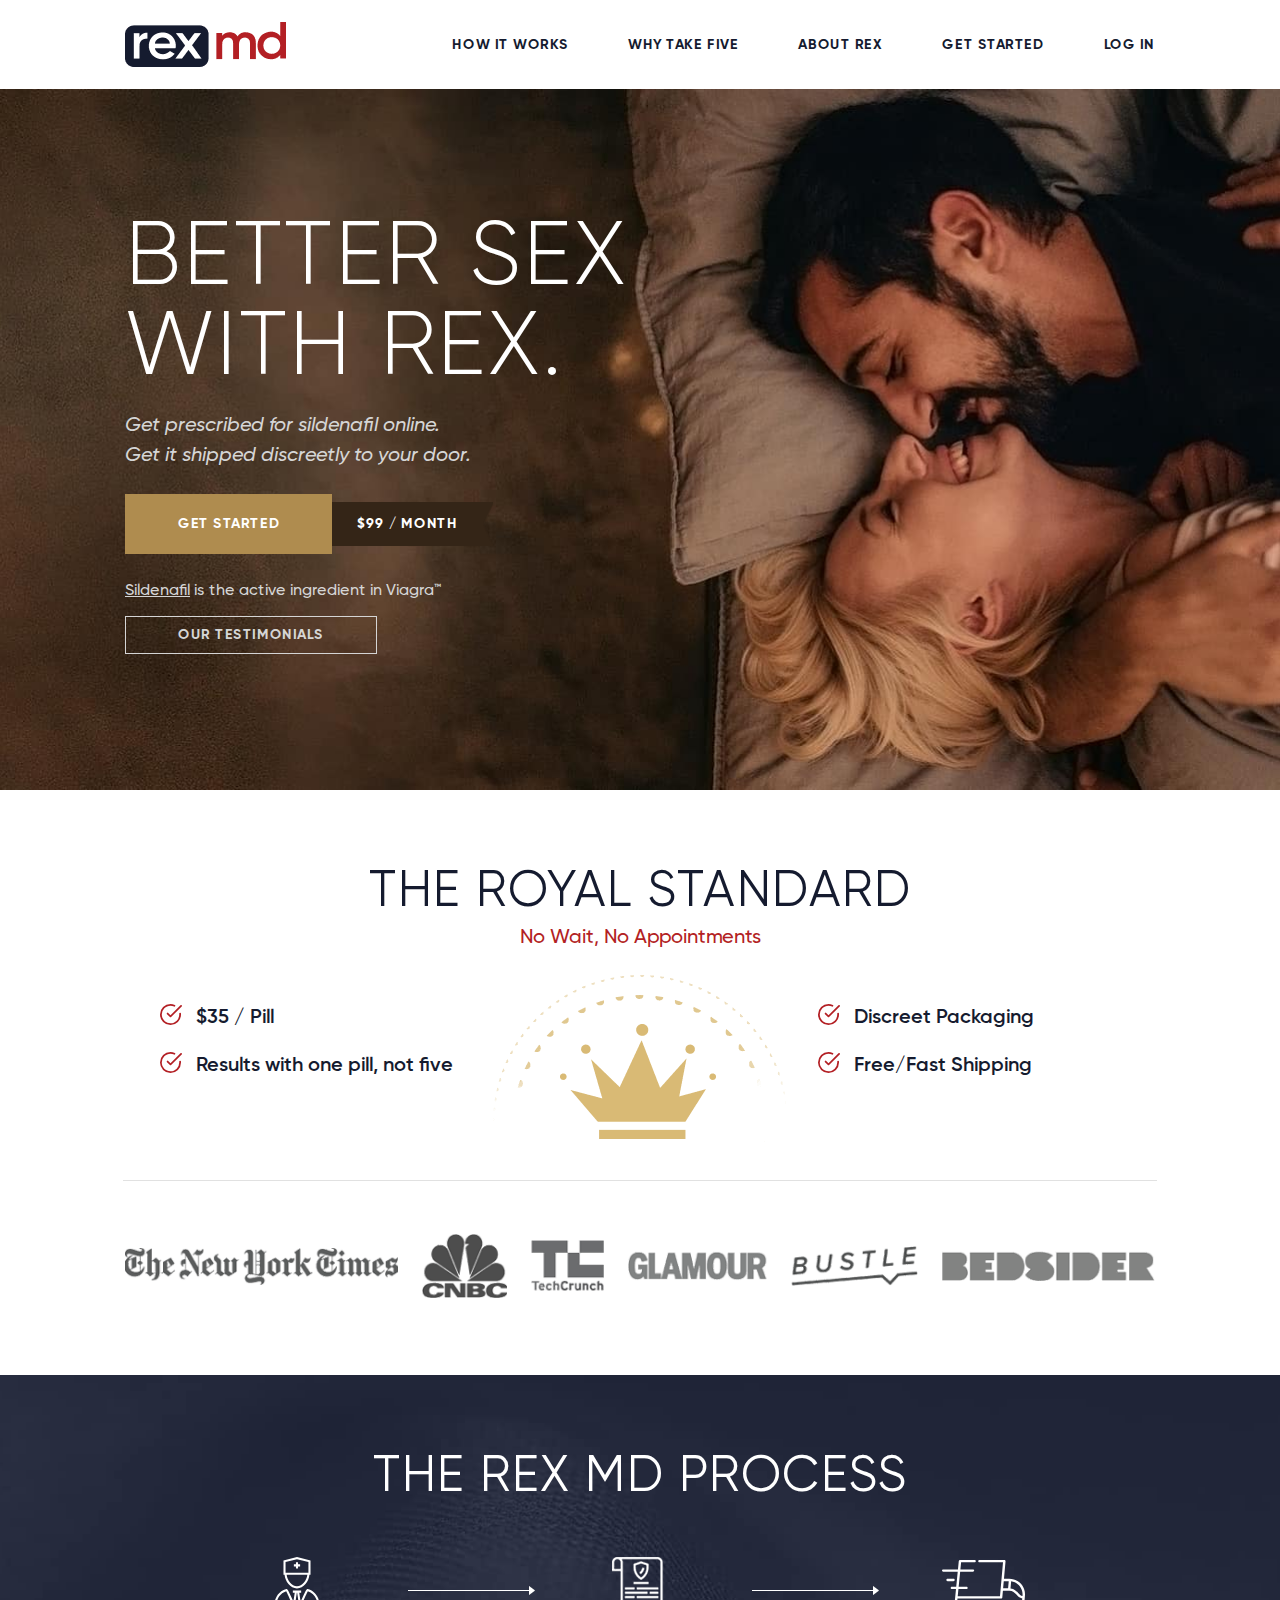
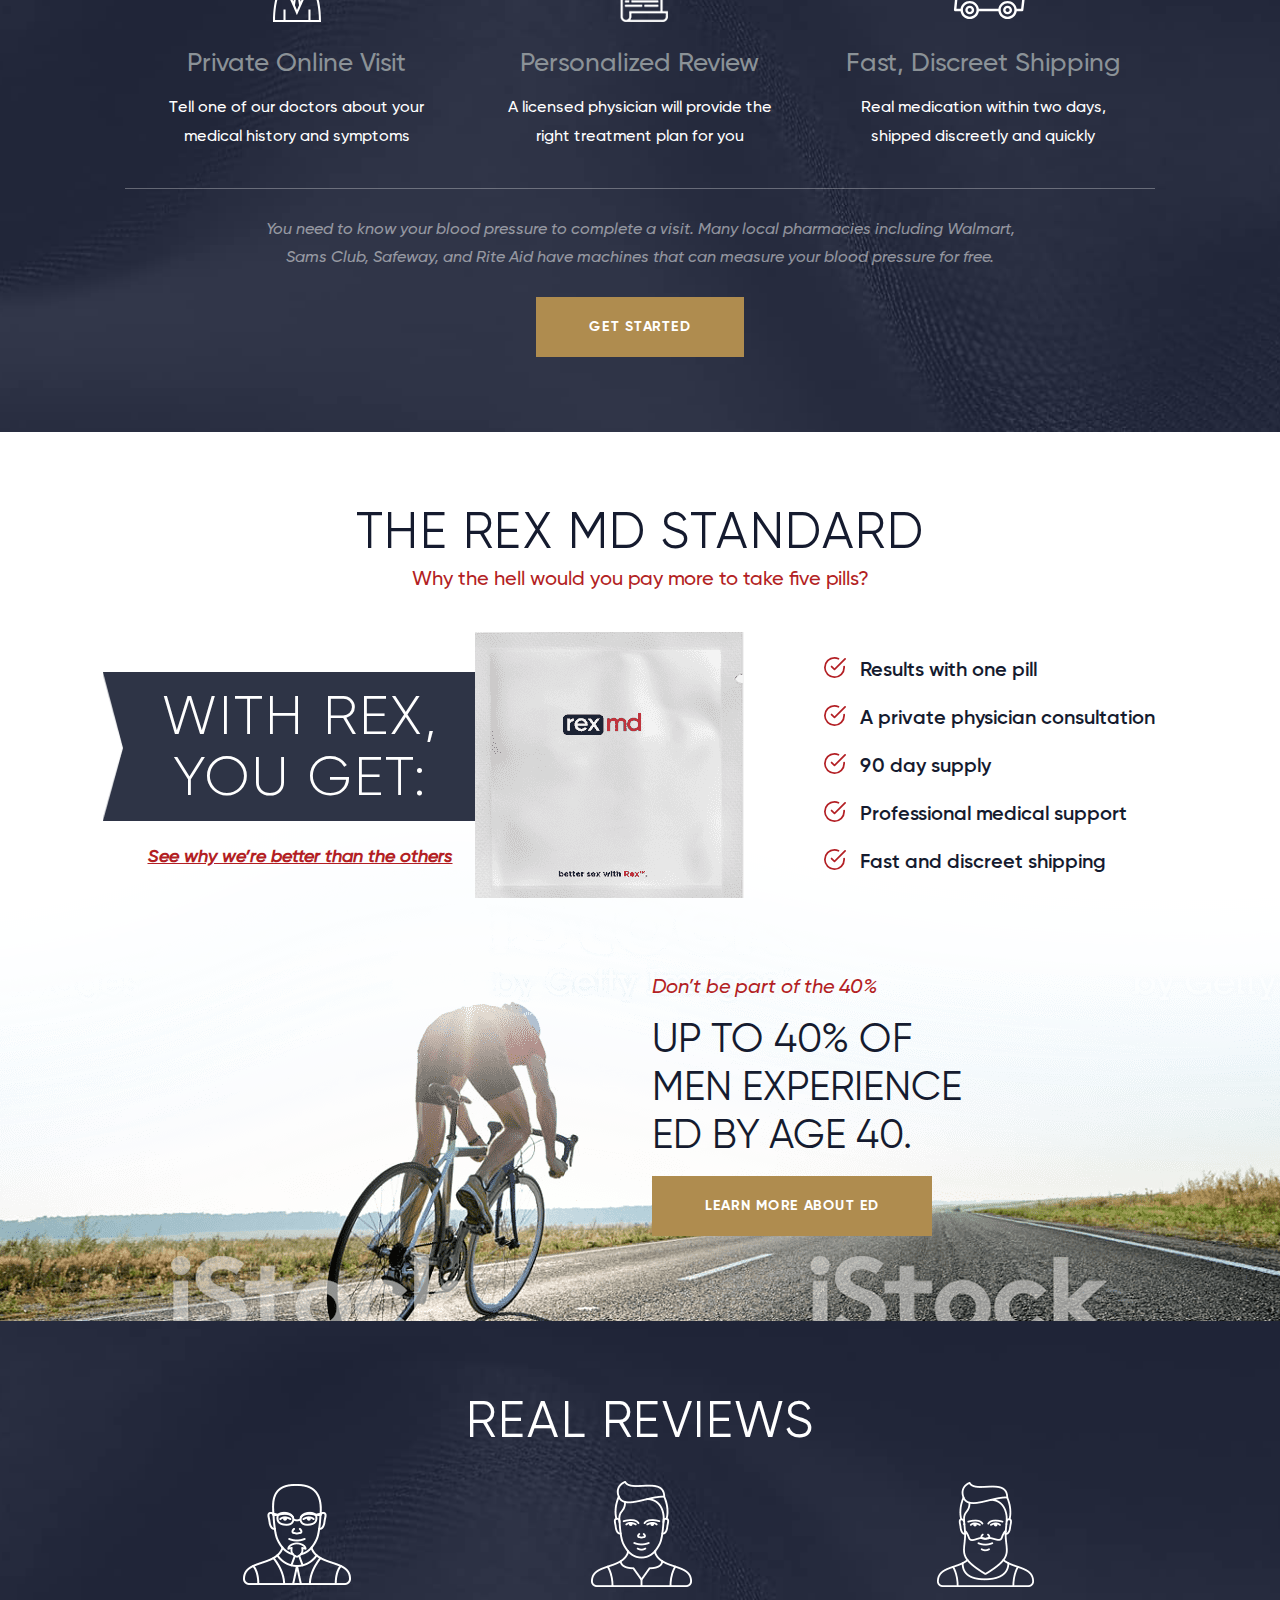
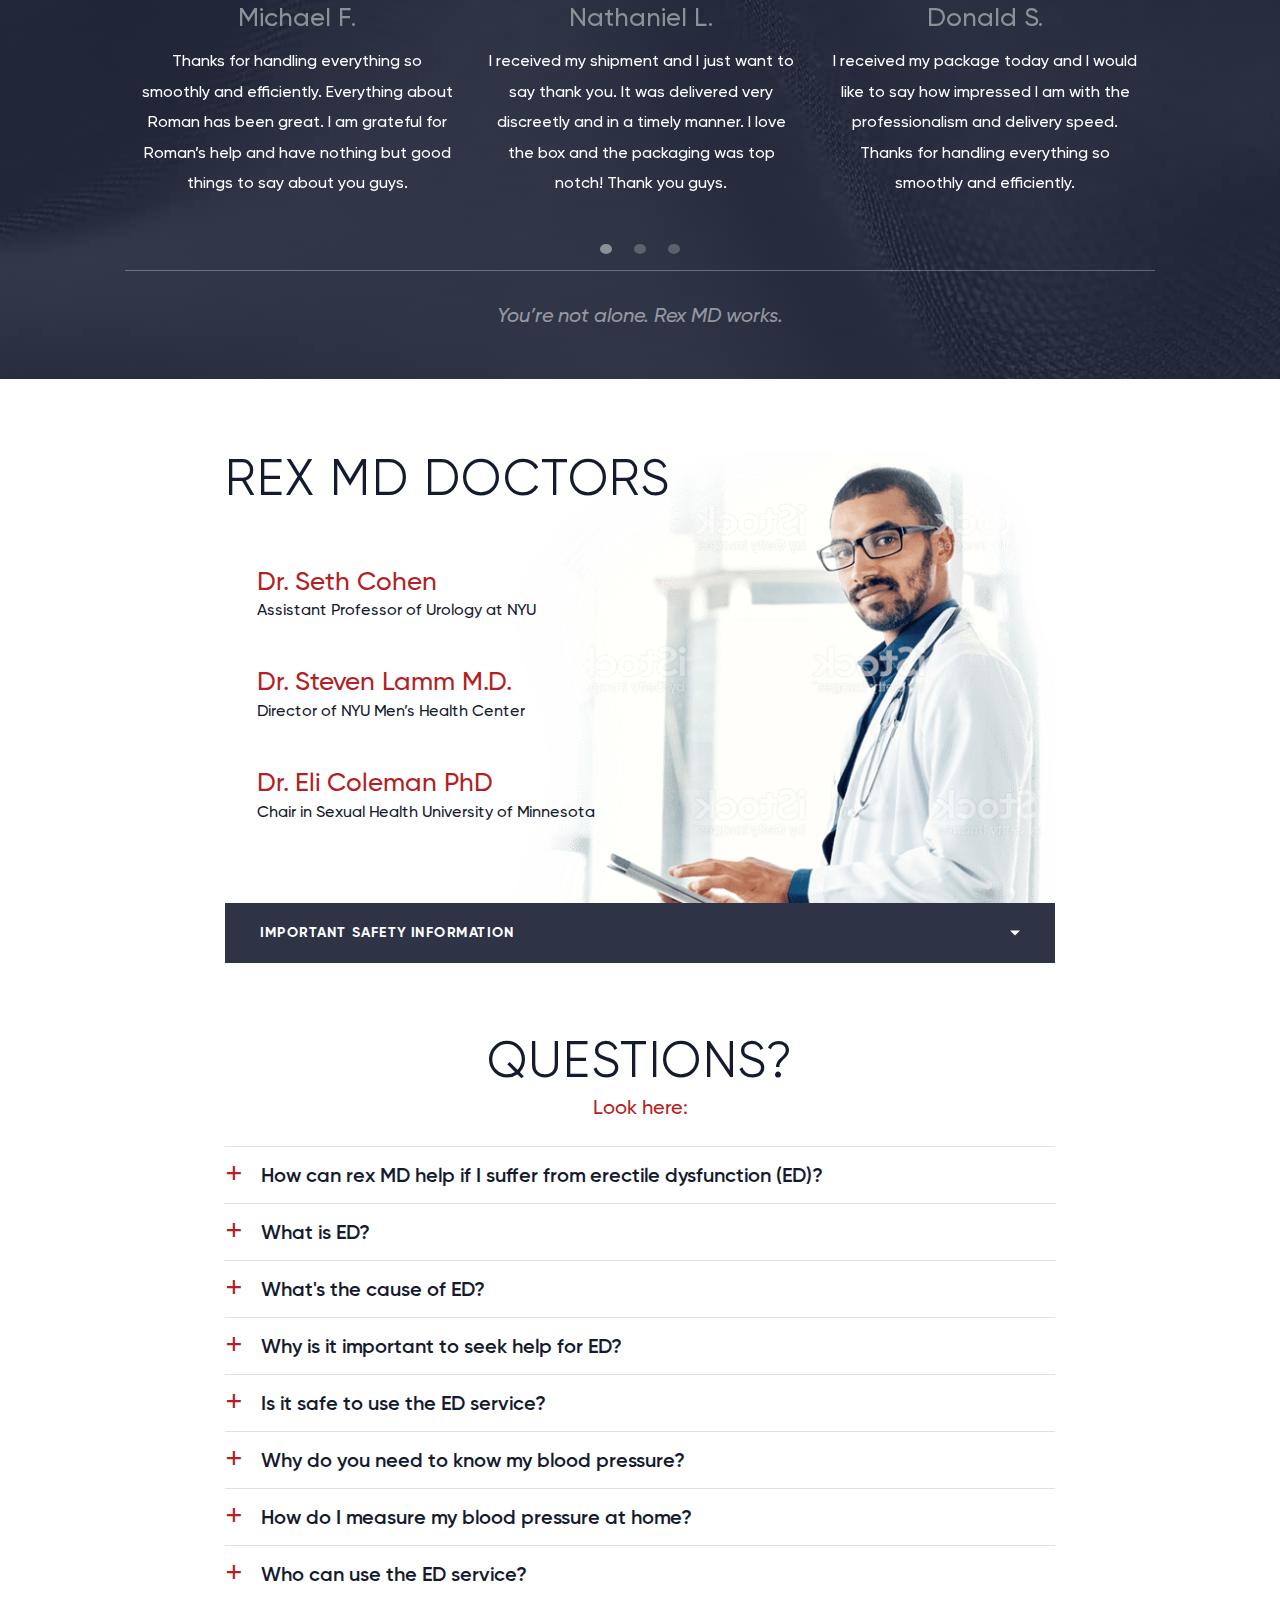
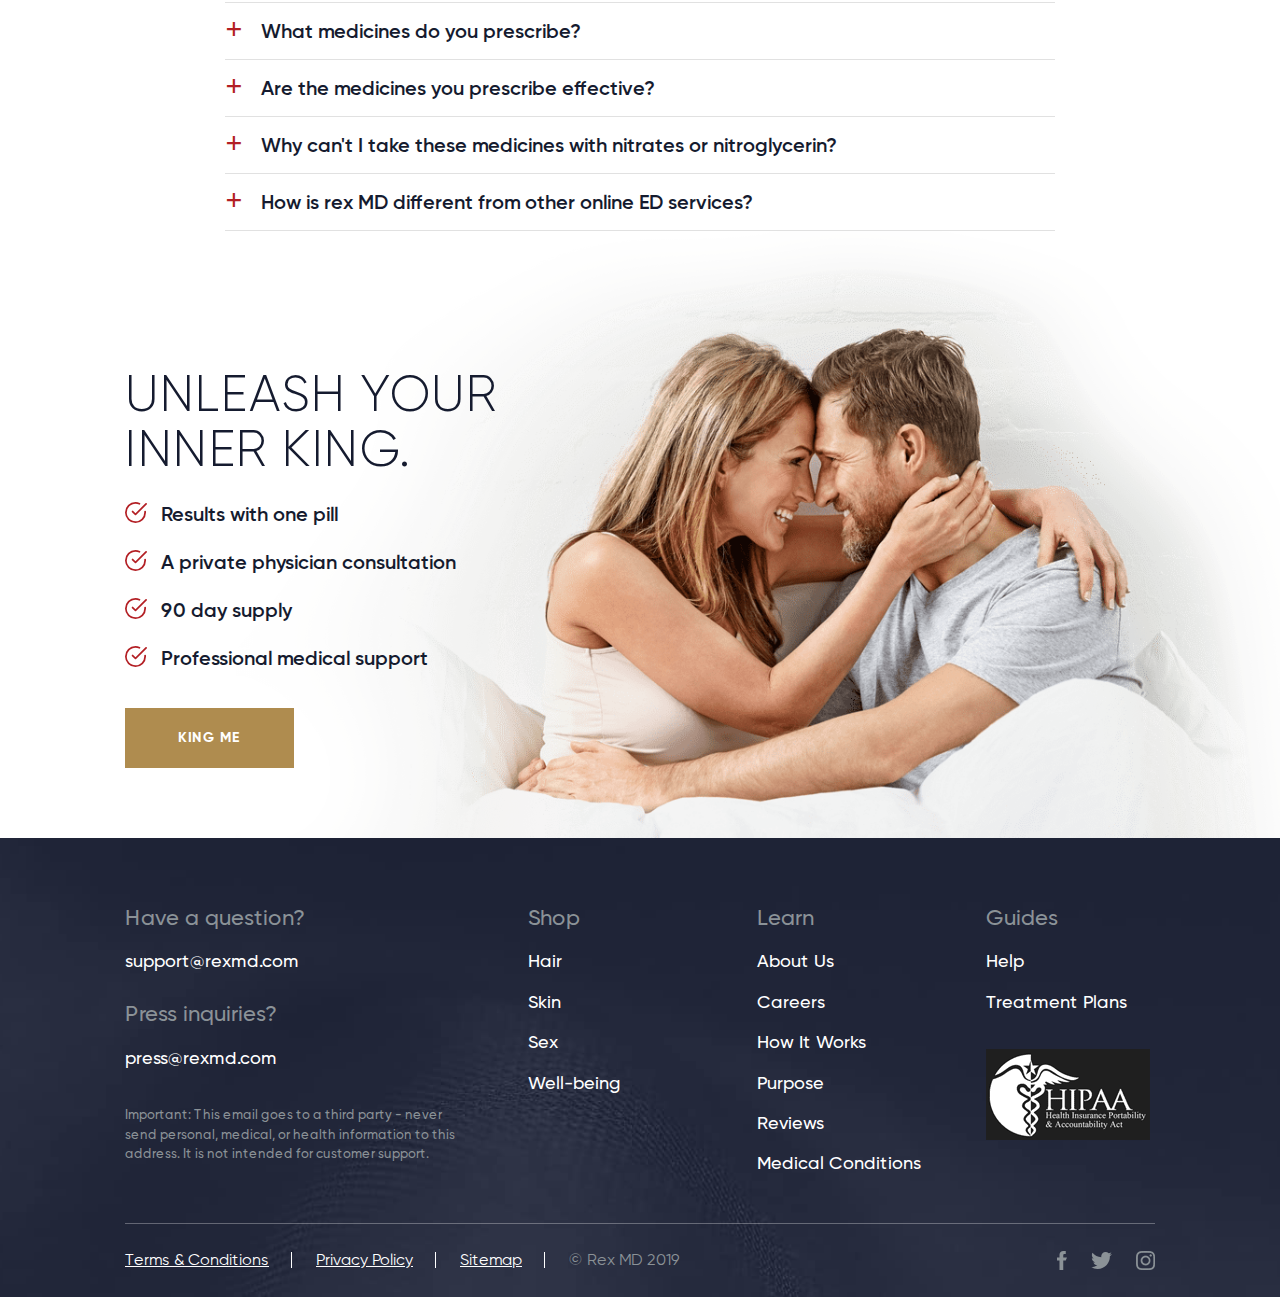
==== commit f383ca05: "Add files via upload" ====
--- a/index.html
+++ b/index.html
@@ -96,12 +96,12 @@
 				</div>
 
 				<div class="logos">
-					<img src="img/the-nyt.png" alt="">
-					<img src="img/cnbc.png" alt="">
-					<img src="img/tc.png" alt="">
-					<img src="img/clamour.png" alt="">
-					<img src="img/bustle.png" alt="">
-					<img src="img/bedsider.png" alt="">
+					<div class="logos__item logos__item--big"><img src="img/the-nyt.png" alt=""></div>
+					<div class="logos__item"><img src="img/cnbc.png" alt=""></div>
+					<div class="logos__item"><img src="img/tc.png" alt=""></div>
+					<div class="logos__item logos__item--medium"><img src="img/clamour.png" alt=""></div>
+					<div class="logos__item logos__item--medium"><img src="img/bustle.png" alt=""></div>
+					<div class="logos__item logos__item--medium"><img src="img/bedsider.png" alt=""></div>
 				</div>
 			</div>
 		</section>
--- a/css/style.css
+++ b/css/style.css
@@ -819,15 +819,12 @@
   -webkit-align-items: center;
   -ms-flex-align: center;
   align-items: center;
-  -webkit-flex-wrap: wrap;
-  -ms-flex-wrap: wrap;
-  flex-wrap: wrap;
   -webkit-box-pack: justify;
   -webkit-justify-content: space-between;
   -ms-flex-pack: justify;
   justify-content: space-between;
   padding-top: 4.2rem;
-  margin: 0 -1rem;
+  margin: -1rem -1.2rem;
   position: relative; }
   .logos:before {
     content: '';
@@ -837,12 +834,14 @@
     right: 1rem;
     height: .1rem;
     background: #e1e1e1; }
+  .logos__item {
+    padding: 1.2rem; }
   .logos img {
     -webkit-box-flex: 0;
     -webkit-flex: none;
     -ms-flex: none;
     flex: none;
-    margin: 1rem; }
+    max-width: 100%; }
 
 .process {
   display: -webkit-box;
@@ -1475,6 +1474,22 @@
     .listing-preview__list {
       padding-top: 0;
       margin-bottom: 2rem; }
+  .logos {
+    -webkit-flex-wrap: wrap;
+    -ms-flex-wrap: wrap;
+    flex-wrap: wrap;
+    text-align: center;
+    margin: -.5rem -1rem;
+    padding-top: 3rem; }
+    .logos__item {
+      width: 20%;
+      padding: .5rem 1rem; }
+      .logos__item--medium {
+        width: 33.33%; }
+      .logos__item--big {
+        width: 60%; }
+      .logos__item img {
+        display: inline-block; }
   .process {
     margin-left: -2rem;
     margin-right: -2rem; }
@@ -1687,7 +1702,10 @@
     font-size: 1.4rem;
     margin-top: 1rem; }
   .ds-part {
-    margin-left: 35%; }
+    margin-left: 31%; }
+    .ds-part .btn {
+      padding-left: 1.7rem;
+      padding-right: 1.7rem; }
   .ds-part__title {
     font-size: 2.5rem; }
   .slick-dots button {
@@ -1709,4 +1727,21 @@
   .promo:before {
     background-image: url(../img/promo-bg-mobile.png);
     width: 34.9rem;
-    height: 31.2rem; } }
+    height: 31.2rem; }
+  .footer {
+    background-image: url("../img/footer-bg-mobile.jpg"); }
+  .footer-menu-horizontal {
+    width: 100%; }
+    .footer-menu-horizontal li {
+      margin-right: 2rem; }
+    .footer-menu-horizontal li:nth-last-child(2) {
+      margin-right: 0; }
+      .footer-menu-horizontal li:nth-last-child(2):after {
+        display: none; }
+    .footer-menu-horizontal li:last-child {
+      display: block; }
+  .footer-menu-horizontal li:not(:last-child):after {
+    margin-left: 1.2rem;
+    top: .5rem; }
+  .footer-menu-horizontal li a, .copyright {
+    font-size: 1.2rem; } }
